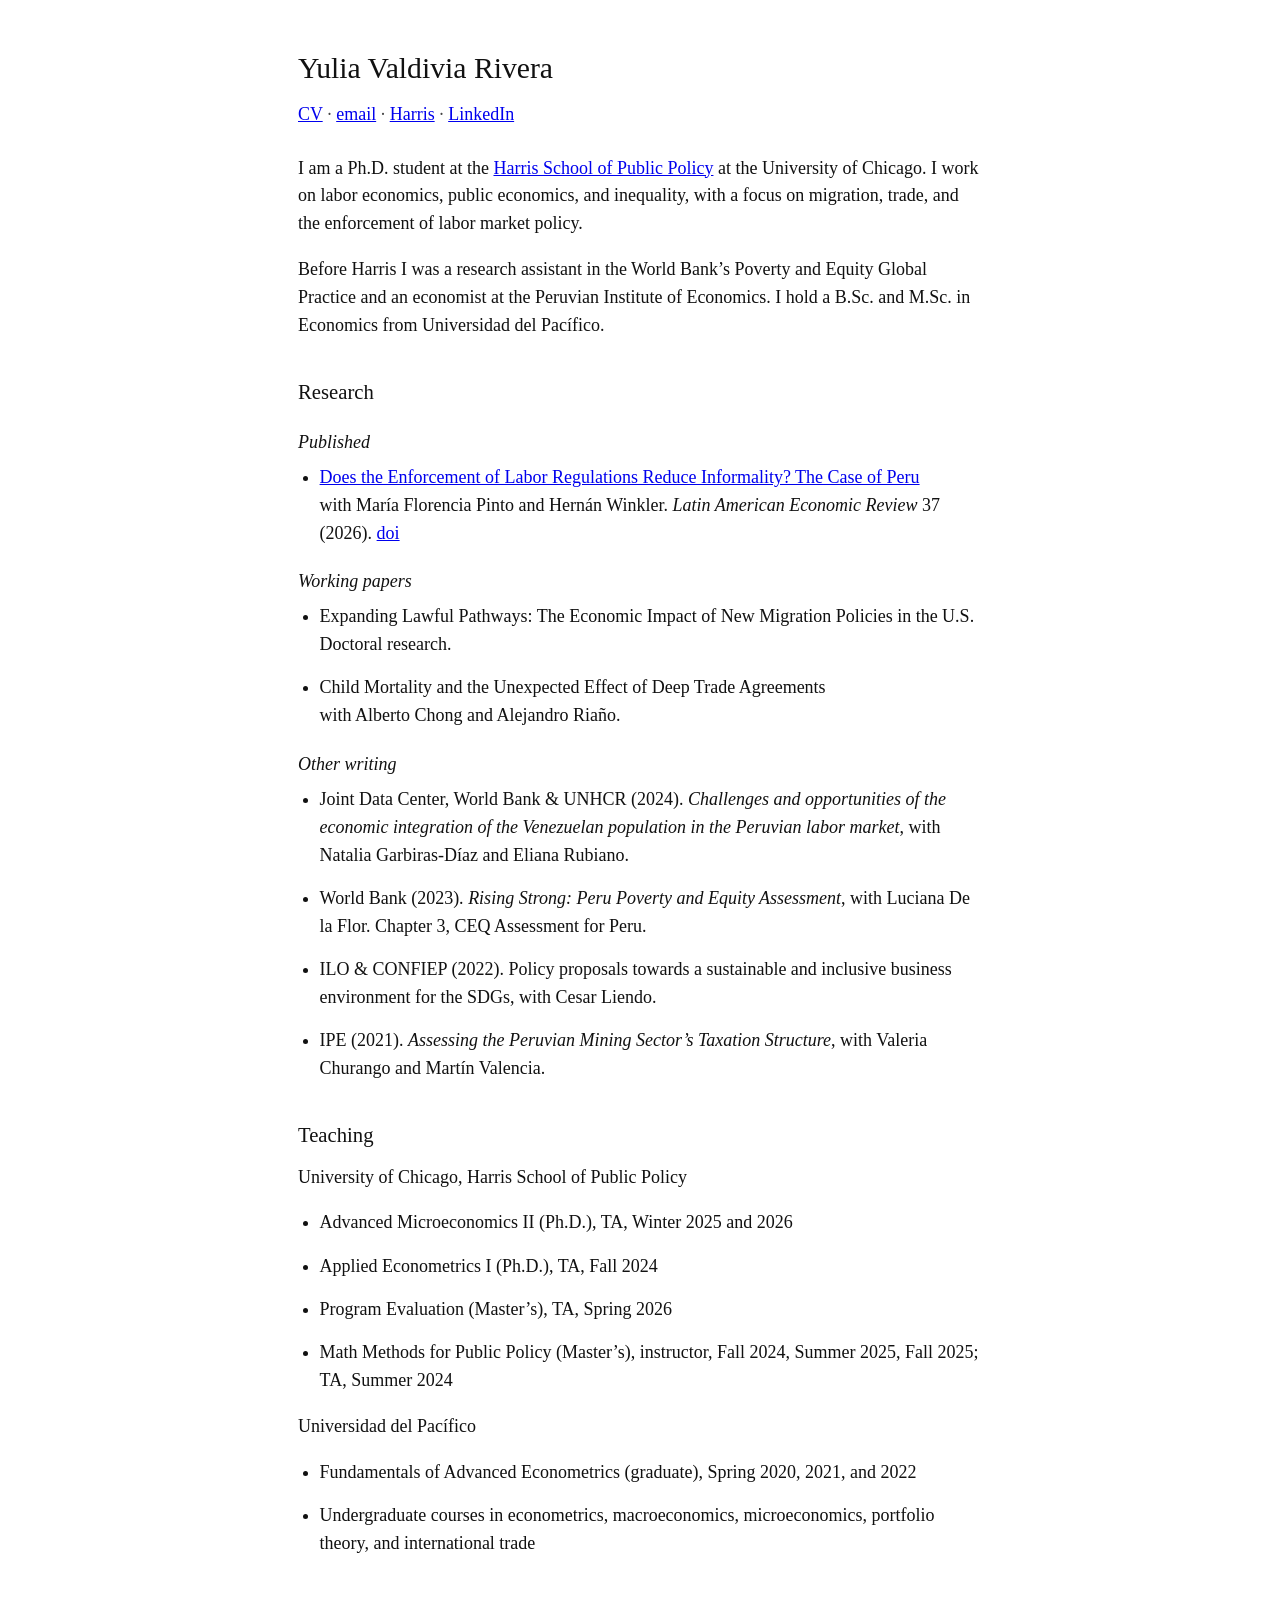
==== index.html @ 8ccee138 "Restyle the site as a plain academic page and cite the LAER paper. Co-authored-by: Cursor <cursorage" ====
<!DOCTYPE html>
<html lang="en">
  <head>
    <meta charset="utf-8" />
    <meta name="viewport" content="width=device-width, initial-scale=1" />
    <title>Yulia Valdivia Rivera</title>
    <meta
      name="description"
      content="Yulia Valdivia Rivera is a Ph.D. student at the Harris School of Public Policy, University of Chicago."
    />
    <link rel="stylesheet" href="styles.css" />
  </head>
  <body>
    <main>
      <h1>Yulia Valdivia Rivera</h1>
      <p class="links">
        <a href="cv.pdf">CV</a>
        ·
        <a href="mailto:yvaldiviarivera@uchicago.edu">email</a>
        ·
        <a href="https://harris.uchicago.edu/directory/yulia-daniela-valdivia-rivera">Harris</a>
        ·
        <a href="https://www.linkedin.com/in/yulia-valdivia-rivera">LinkedIn</a>
      </p>

      <p>
        I am a Ph.D. student at the
        <a href="https://harris.uchicago.edu/">Harris School of Public Policy</a>
        at the University of Chicago. I work on labor economics, public
        economics, and inequality, with a focus on migration, trade, and the
        enforcement of labor market policy.
      </p>
      <p>
        Before Harris I was a research assistant in the World Bank’s Poverty and
        Equity Global Practice and an economist at the Peruvian Institute of
        Economics. I hold a B.Sc. and M.Sc. in Economics from Universidad del
        Pacífico.
      </p>

      <h2>Research</h2>

      <h3>Published</h3>
      <ul>
        <li>
          <a href="https://www.latinaer.org/index.php/laer/article/view/567"
            >Does the Enforcement of Labor Regulations Reduce Informality? The
            Case of Peru</a>
          <br />
          with María Florencia Pinto and Hernán Winkler.
          <em>Latin American Economic Review</em> 37 (2026).
          <a href="https://doi.org/10.60758/laer.v37i.567">doi</a>
        </li>
      </ul>

      <h3>Working papers</h3>
      <ul>
        <li>
          Expanding Lawful Pathways: The Economic Impact of New Migration
          Policies in the U.S.
          <br />
          Doctoral research.
        </li>
        <li>
          Child Mortality and the Unexpected Effect of Deep Trade Agreements
          <br />
          with Alberto Chong and Alejandro Riaño.
        </li>
      </ul>

      <h3>Other writing</h3>
      <ul>
        <li>
          Joint Data Center, World Bank &amp; UNHCR (2024).
          <em
            >Challenges and opportunities of the economic integration of the
            Venezuelan population in the Peruvian labor market</em
          >, with Natalia Garbiras-Díaz and Eliana Rubiano.
        </li>
        <li>
          World Bank (2023).
          <em>Rising Strong: Peru Poverty and Equity Assessment</em>, with
          Luciana De la Flor. Chapter 3, CEQ Assessment for Peru.
        </li>
        <li>
          ILO &amp; CONFIEP (2022). Policy proposals towards a sustainable and
          inclusive business environment for the SDGs, with Cesar Liendo.
        </li>
        <li>
          IPE (2021).
          <em>Assessing the Peruvian Mining Sector’s Taxation Structure</em>,
          with Valeria Churango and Martín Valencia.
        </li>
      </ul>

      <h2>Teaching</h2>
      <p>University of Chicago, Harris School of Public Policy</p>
      <ul>
        <li>Advanced Microeconomics II (Ph.D.), TA, Winter 2025 and 2026</li>
        <li>Applied Econometrics I (Ph.D.), TA, Fall 2024</li>
        <li>Program Evaluation (Master’s), TA, Spring 2026</li>
        <li>
          Math Methods for Public Policy (Master’s), instructor, Fall 2024,
          Summer 2025, Fall 2025; TA, Summer 2024
        </li>
      </ul>
      <p>Universidad del Pacífico</p>
      <ul>
        <li>
          Fundamentals of Advanced Econometrics (graduate), Spring 2020, 2021,
          and 2022
        </li>
        <li>
          Undergraduate courses in econometrics, macroeconomics, microeconomics,
          portfolio theory, and international trade
        </li>
      </ul>
    </main>
  </body>
</html>
---- styles.css ----
body {
  margin: 0;
  color: #111;
  background: #fff;
  font-family: Palatino, "Palatino Linotype", "Times New Roman", Times, serif;
  font-size: 18px;
  line-height: 1.55;
}

main {
  max-width: 38em;
  margin: 2.5em auto 4em;
  padding: 0 1.25em;
}

h1 {
  margin: 0 0 0.35em;
  font-size: 1.65em;
  font-weight: normal;
}

h2 {
  margin: 1.75em 0 0.6em;
  font-size: 1.15em;
  font-weight: normal;
}

h3 {
  margin: 1.15em 0 0.4em;
  font-size: 1em;
  font-weight: normal;
  font-style: italic;
}

p {
  margin: 0 0 1em;
}

.links {
  margin: 0 0 1.4em;
  color: #444;
}

ul {
  margin: 0 0 1em;
  padding-left: 1.2em;
}

li {
  margin-bottom: 0.85em;
}

a {
  color: #00e;
}

a:visited {
  color: #551a8b;
}
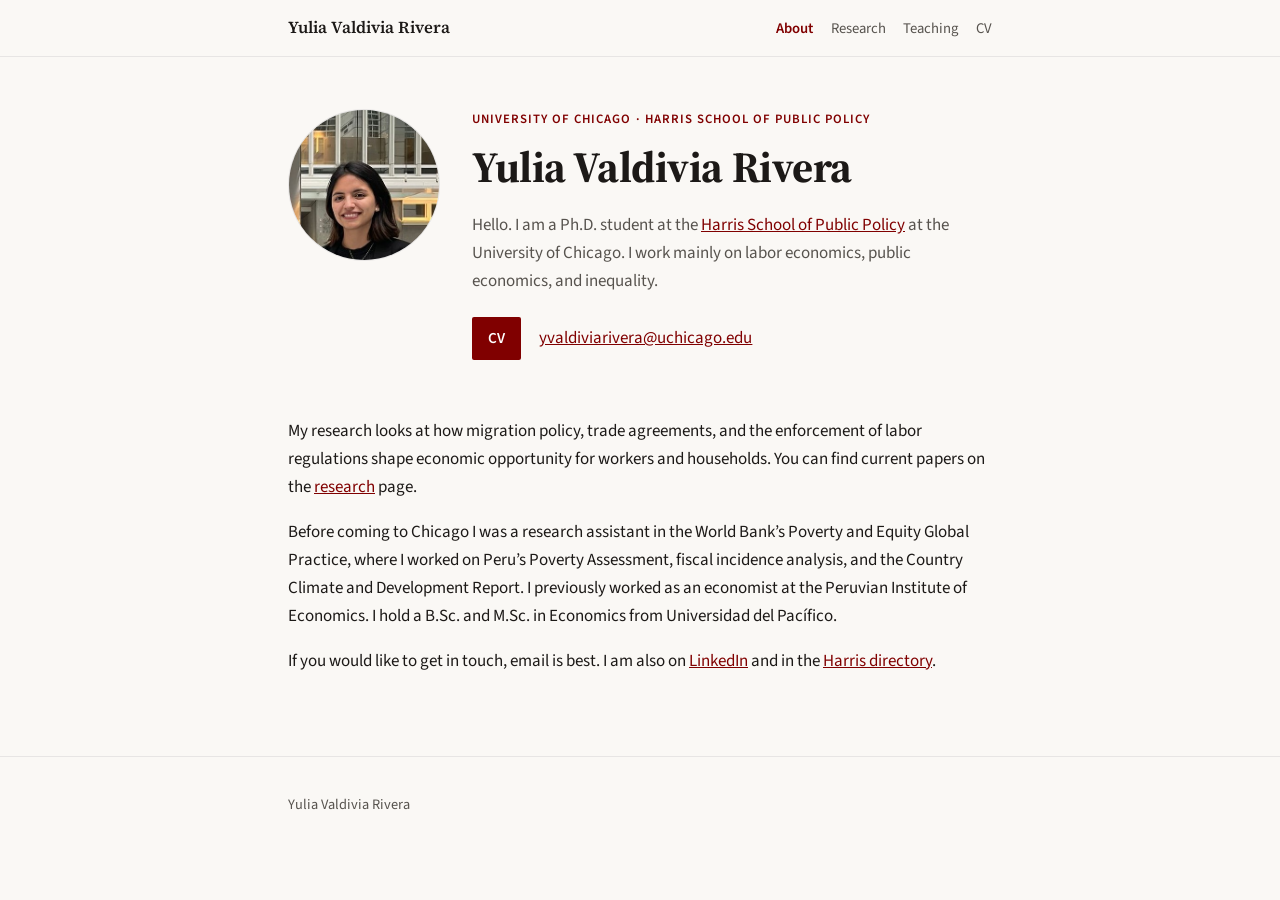
==== commit c20041de: "Restore warmer multipage layout with photo and shorter academic phrasing. Co-authored-by: Cursor <cu" ====
--- a/index.html
+++ b/index.html
@@ -8,112 +8,86 @@
       name="description"
       content="Yulia Valdivia Rivera is a Ph.D. student at the Harris School of Public Policy, University of Chicago."
     />
+    <link rel="preconnect" href="https://fonts.googleapis.com" />
+    <link rel="preconnect" href="https://fonts.gstatic.com" crossorigin />
+    <link
+      href="https://fonts.googleapis.com/css2?family=Source+Sans+3:ital,wght@0,400;0,600;0,700;1,400&family=Source+Serif+4:ital,opsz,wght@0,8..60,500;0,8..60,600;0,8..60,700;1,8..60,500&display=swap"
+      rel="stylesheet"
+    />
     <link rel="stylesheet" href="styles.css" />
   </head>
   <body>
+    <header class="site-header">
+      <div class="wrap header-inner">
+        <a class="wordmark" href="index.html">Yulia Valdivia Rivera</a>
+        <nav aria-label="Primary">
+          <a href="index.html" aria-current="page">About</a>
+          <a href="research.html">Research</a>
+          <a href="teaching.html">Teaching</a>
+          <a href="cv.pdf">CV</a>
+        </nav>
+      </div>
+    </header>
+
     <main>
-      <h1>Yulia Valdivia Rivera</h1>
-      <p class="links">
-        <a href="cv.pdf">CV</a>
-        ·
-        <a href="mailto:yvaldiviarivera@uchicago.edu">email</a>
-        ·
-        <a href="https://harris.uchicago.edu/directory/yulia-daniela-valdivia-rivera">Harris</a>
-        ·
-        <a href="https://www.linkedin.com/in/yulia-valdivia-rivera">LinkedIn</a>
-      </p>
+      <section class="hero">
+        <div class="wrap hero-grid">
+          <img
+            class="portrait"
+            src="photo.jpg"
+            alt="Portrait of Yulia Valdivia Rivera"
+            width="304"
+            height="304"
+          />
+          <div>
+            <p class="kicker">University of Chicago · Harris School of Public Policy</p>
+            <h1>Yulia Valdivia Rivera</h1>
+            <p class="lede">
+              Hello. I am a Ph.D. student at the
+              <a href="https://harris.uchicago.edu/">Harris School of Public Policy</a>
+              at the University of Chicago. I work mainly on labor economics,
+              public economics, and inequality.
+            </p>
+            <p class="hero-links">
+              <a class="button" href="cv.pdf">CV</a>
+              <a href="mailto:yvaldiviarivera@uchicago.edu">yvaldiviarivera@uchicago.edu</a>
+            </p>
+          </div>
+        </div>
+      </section>
 
-      <p>
-        I am a Ph.D. student at the
-        <a href="https://harris.uchicago.edu/">Harris School of Public Policy</a>
-        at the University of Chicago. I work on labor economics, public
-        economics, and inequality, with a focus on migration, trade, and the
-        enforcement of labor market policy.
-      </p>
-      <p>
-        Before Harris I was a research assistant in the World Bank’s Poverty and
-        Equity Global Practice and an economist at the Peruvian Institute of
-        Economics. I hold a B.Sc. and M.Sc. in Economics from Universidad del
-        Pacífico.
-      </p>
+      <section class="page tight-top">
+        <div class="wrap">
+          <p>
+            My research looks at how migration policy, trade agreements, and the
+            enforcement of labor regulations shape economic opportunity for
+            workers and households. You can find current papers on the
+            <a href="research.html">research</a> page.
+          </p>
+          <p>
+            Before coming to Chicago I was a research assistant in the World
+            Bank’s Poverty and Equity Global Practice, where I worked on Peru’s
+            Poverty Assessment, fiscal incidence analysis, and the Country
+            Climate and Development Report. I previously worked as an economist
+            at the Peruvian Institute of Economics. I hold a B.Sc. and M.Sc. in
+            Economics from Universidad del Pacífico.
+          </p>
+          <p>
+            If you would like to get in touch, email is best. I am also on
+            <a href="https://www.linkedin.com/in/yulia-valdivia-rivera">LinkedIn</a>
+            and in the
+            <a href="https://harris.uchicago.edu/directory/yulia-daniela-valdivia-rivera"
+              >Harris directory</a
+            >.
+          </p>
+        </div>
+      </section>
+    </main>
 
-      <h2>Research</h2>
-
-      <h3>Published</h3>
-      <ul>
-        <li>
-          <a href="https://www.latinaer.org/index.php/laer/article/view/567"
-            >Does the Enforcement of Labor Regulations Reduce Informality? The
-            Case of Peru</a>
-          <br />
-          with María Florencia Pinto and Hernán Winkler.
-          <em>Latin American Economic Review</em> 37 (2026).
-          <a href="https://doi.org/10.60758/laer.v37i.567">doi</a>
-        </li>
-      </ul>
-
-      <h3>Working papers</h3>
-      <ul>
-        <li>
-          Expanding Lawful Pathways: The Economic Impact of New Migration
-          Policies in the U.S.
-          <br />
-          Doctoral research.
-        </li>
-        <li>
-          Child Mortality and the Unexpected Effect of Deep Trade Agreements
-          <br />
-          with Alberto Chong and Alejandro Riaño.
-        </li>
-      </ul>
-
-      <h3>Other writing</h3>
-      <ul>
-        <li>
-          Joint Data Center, World Bank &amp; UNHCR (2024).
-          <em
-            >Challenges and opportunities of the economic integration of the
-            Venezuelan population in the Peruvian labor market</em
-          >, with Natalia Garbiras-Díaz and Eliana Rubiano.
-        </li>
-        <li>
-          World Bank (2023).
-          <em>Rising Strong: Peru Poverty and Equity Assessment</em>, with
-          Luciana De la Flor. Chapter 3, CEQ Assessment for Peru.
-        </li>
-        <li>
-          ILO &amp; CONFIEP (2022). Policy proposals towards a sustainable and
-          inclusive business environment for the SDGs, with Cesar Liendo.
-        </li>
-        <li>
-          IPE (2021).
-          <em>Assessing the Peruvian Mining Sector’s Taxation Structure</em>,
-          with Valeria Churango and Martín Valencia.
-        </li>
-      </ul>
-
-      <h2>Teaching</h2>
-      <p>University of Chicago, Harris School of Public Policy</p>
-      <ul>
-        <li>Advanced Microeconomics II (Ph.D.), TA, Winter 2025 and 2026</li>
-        <li>Applied Econometrics I (Ph.D.), TA, Fall 2024</li>
-        <li>Program Evaluation (Master’s), TA, Spring 2026</li>
-        <li>
-          Math Methods for Public Policy (Master’s), instructor, Fall 2024,
-          Summer 2025, Fall 2025; TA, Summer 2024
-        </li>
-      </ul>
-      <p>Universidad del Pacífico</p>
-      <ul>
-        <li>
-          Fundamentals of Advanced Econometrics (graduate), Spring 2020, 2021,
-          and 2022
-        </li>
-        <li>
-          Undergraduate courses in econometrics, macroeconomics, microeconomics,
-          portfolio theory, and international trade
-        </li>
-      </ul>
-    </main>
+    <footer>
+      <div class="wrap">
+        <p>Yulia Valdivia Rivera</p>
+      </div>
+    </footer>
   </body>
 </html>
--- a/styles.css
+++ b/styles.css
@@ -1,59 +1,241 @@
+:root {
+  --maroon: #800000;
+  --maroon-dark: #5c0000;
+  --ink: #1c1917;
+  --muted: #57534e;
+  --line: #e7e5e4;
+  --paper: #faf8f5;
+  --white: #ffffff;
+  --max: 44rem;
+}
+
+* {
+  box-sizing: border-box;
+}
+
+html {
+  scroll-behavior: smooth;
+}
+
 body {
   margin: 0;
-  color: #111;
-  background: #fff;
-  font-family: Palatino, "Palatino Linotype", "Times New Roman", Times, serif;
-  font-size: 18px;
-  line-height: 1.55;
-}
-
-main {
-  max-width: 38em;
-  margin: 2.5em auto 4em;
-  padding: 0 1.25em;
+  color: var(--ink);
+  background: var(--paper);
+  font-family: "Source Sans 3", system-ui, sans-serif;
+  font-size: 1.0625rem;
+  line-height: 1.65;
+}
+
+h1,
+h2,
+h3,
+h4 {
+  font-family: "Source Serif 4", Georgia, serif;
+  font-weight: 600;
+  line-height: 1.25;
+  letter-spacing: -0.01em;
+}
+
+a {
+  color: var(--maroon);
+}
+
+a:hover {
+  color: var(--maroon-dark);
+}
+
+.wrap {
+  width: min(var(--max), calc(100% - 2.5rem));
+  margin-inline: auto;
+}
+
+.site-header {
+  position: sticky;
+  top: 0;
+  z-index: 10;
+  background: rgba(250, 248, 245, 0.92);
+  border-bottom: 1px solid var(--line);
+  backdrop-filter: blur(10px);
+}
+
+.header-inner {
+  display: flex;
+  align-items: baseline;
+  justify-content: space-between;
+  gap: 1rem;
+  padding: 0.9rem 0;
+}
+
+.wordmark {
+  color: var(--ink);
+  text-decoration: none;
+  font-family: "Source Serif 4", Georgia, serif;
+  font-weight: 600;
+  font-size: 1.05rem;
+}
+
+nav {
+  display: flex;
+  flex-wrap: wrap;
+  gap: 0.85rem 1.1rem;
+  font-size: 0.92rem;
+}
+
+nav a {
+  color: var(--muted);
+  text-decoration: none;
+}
+
+nav a:hover,
+nav a[aria-current="page"] {
+  color: var(--maroon);
+}
+
+nav a[aria-current="page"] {
+  font-weight: 600;
+}
+
+.page {
+  padding: 3rem 0 4rem;
+}
+
+.page.tight-top {
+  padding-top: 0;
+}
+
+.hero {
+  padding: 3.25rem 0 2.5rem;
+}
+
+.hero-grid {
+  display: grid;
+  grid-template-columns: 9.5rem 1fr;
+  gap: 1.75rem 2rem;
+  align-items: start;
+}
+
+.portrait {
+  width: 9.5rem;
+  height: 9.5rem;
+  object-fit: cover;
+  object-position: center top;
+  border-radius: 50%;
+  border: 1px solid var(--line);
+  background: var(--white);
+}
+
+.kicker {
+  margin: 0 0 0.6rem;
+  color: var(--maroon);
+  font-size: 0.8rem;
+  font-weight: 600;
+  letter-spacing: 0.08em;
+  text-transform: uppercase;
 }
 
 h1 {
-  margin: 0 0 0.35em;
-  font-size: 1.65em;
-  font-weight: normal;
+  margin: 0 0 0.85rem;
+  font-size: clamp(2rem, 4.5vw, 2.7rem);
+  font-weight: 700;
 }
 
 h2 {
-  margin: 1.75em 0 0.6em;
-  font-size: 1.15em;
-  font-weight: normal;
+  margin: 0 0 1rem;
+  font-size: 1.55rem;
 }
 
 h3 {
-  margin: 1.15em 0 0.4em;
-  font-size: 1em;
-  font-weight: normal;
+  margin: 2rem 0 0.85rem;
+  font-size: 1.1rem;
+  color: var(--maroon-dark);
+}
+
+.lede,
+.muted {
+  color: var(--muted);
+}
+
+.hero-links {
+  display: flex;
+  flex-wrap: wrap;
+  align-items: center;
+  gap: 0.85rem 1.15rem;
+  margin: 1.35rem 0 0;
+}
+
+.button {
+  display: inline-block;
+  padding: 0.55rem 1rem;
+  border-radius: 2px;
+  background: var(--maroon);
+  color: var(--white);
+  text-decoration: none;
+  font-weight: 600;
+  font-size: 0.95rem;
+}
+
+.button:hover {
+  background: var(--maroon-dark);
+  color: var(--white);
+}
+
+.paper {
+  margin-bottom: 1.5rem;
+}
+
+.paper h3 {
+  margin: 0 0 0.25rem;
+  color: var(--ink);
+  font-size: 1.12rem;
+}
+
+.meta {
+  margin: 0 0 0.45rem;
+  color: var(--muted);
   font-style: italic;
 }
 
-p {
-  margin: 0 0 1em;
-}
-
-.links {
-  margin: 0 0 1.4em;
-  color: #444;
-}
-
-ul {
-  margin: 0 0 1em;
-  padding-left: 1.2em;
-}
-
-li {
-  margin-bottom: 0.85em;
-}
-
-a {
-  color: #00e;
-}
-
-a:visited {
-  color: #551a8b;
-}
+.note {
+  color: var(--muted);
+  font-size: 0.95rem;
+}
+
+.plain,
+.pub-list {
+  margin: 0;
+  padding-left: 1.15rem;
+}
+
+.plain li,
+.pub-list li {
+  margin-bottom: 0.65rem;
+}
+
+.section-intro {
+  margin: 1.25rem 0 0.4rem;
+  font-weight: 600;
+}
+
+footer {
+  padding: 1.35rem 0 2rem;
+  border-top: 1px solid var(--line);
+  color: var(--muted);
+  font-size: 0.9rem;
+}
+
+@media (max-width: 640px) {
+  .header-inner {
+    flex-direction: column;
+    gap: 0.5rem;
+  }
+
+  .hero-grid {
+    grid-template-columns: 1fr;
+    justify-items: start;
+  }
+
+  .portrait {
+    width: 8.25rem;
+    height: 8.25rem;
+  }
+}
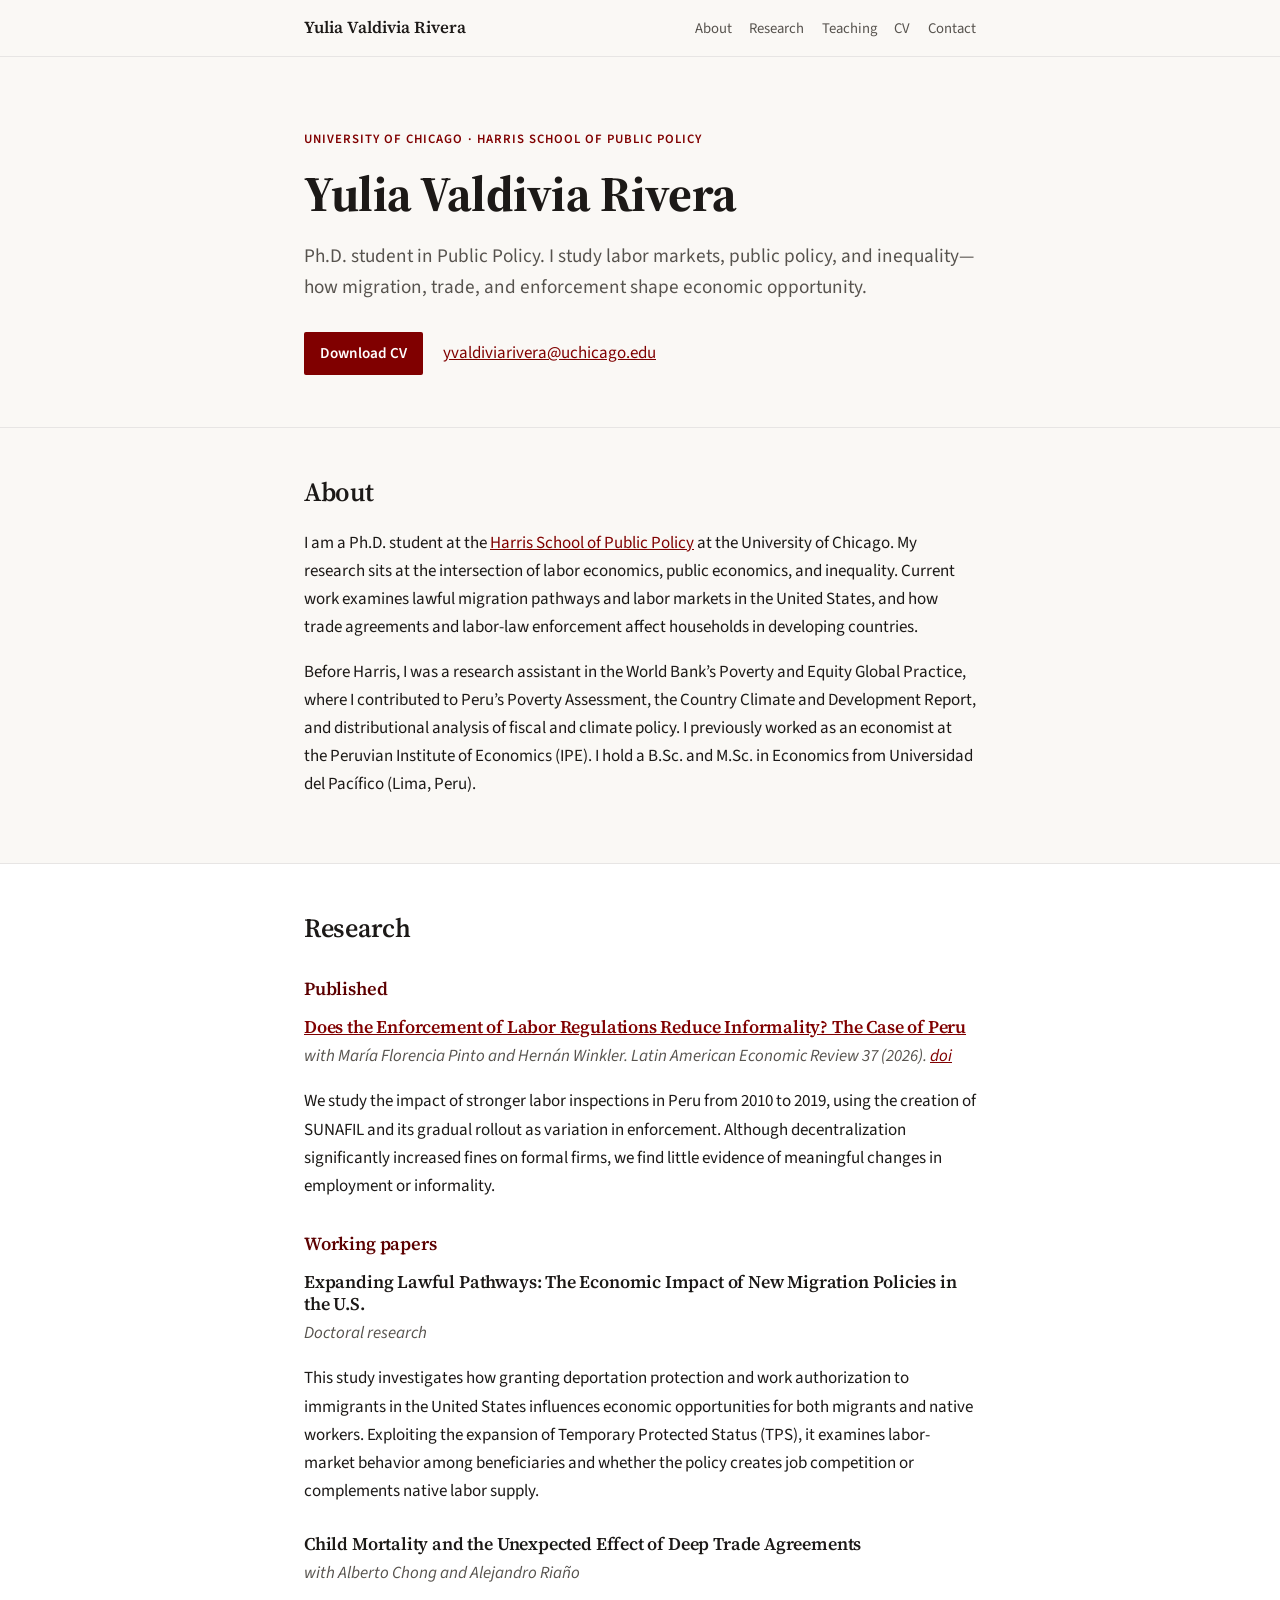
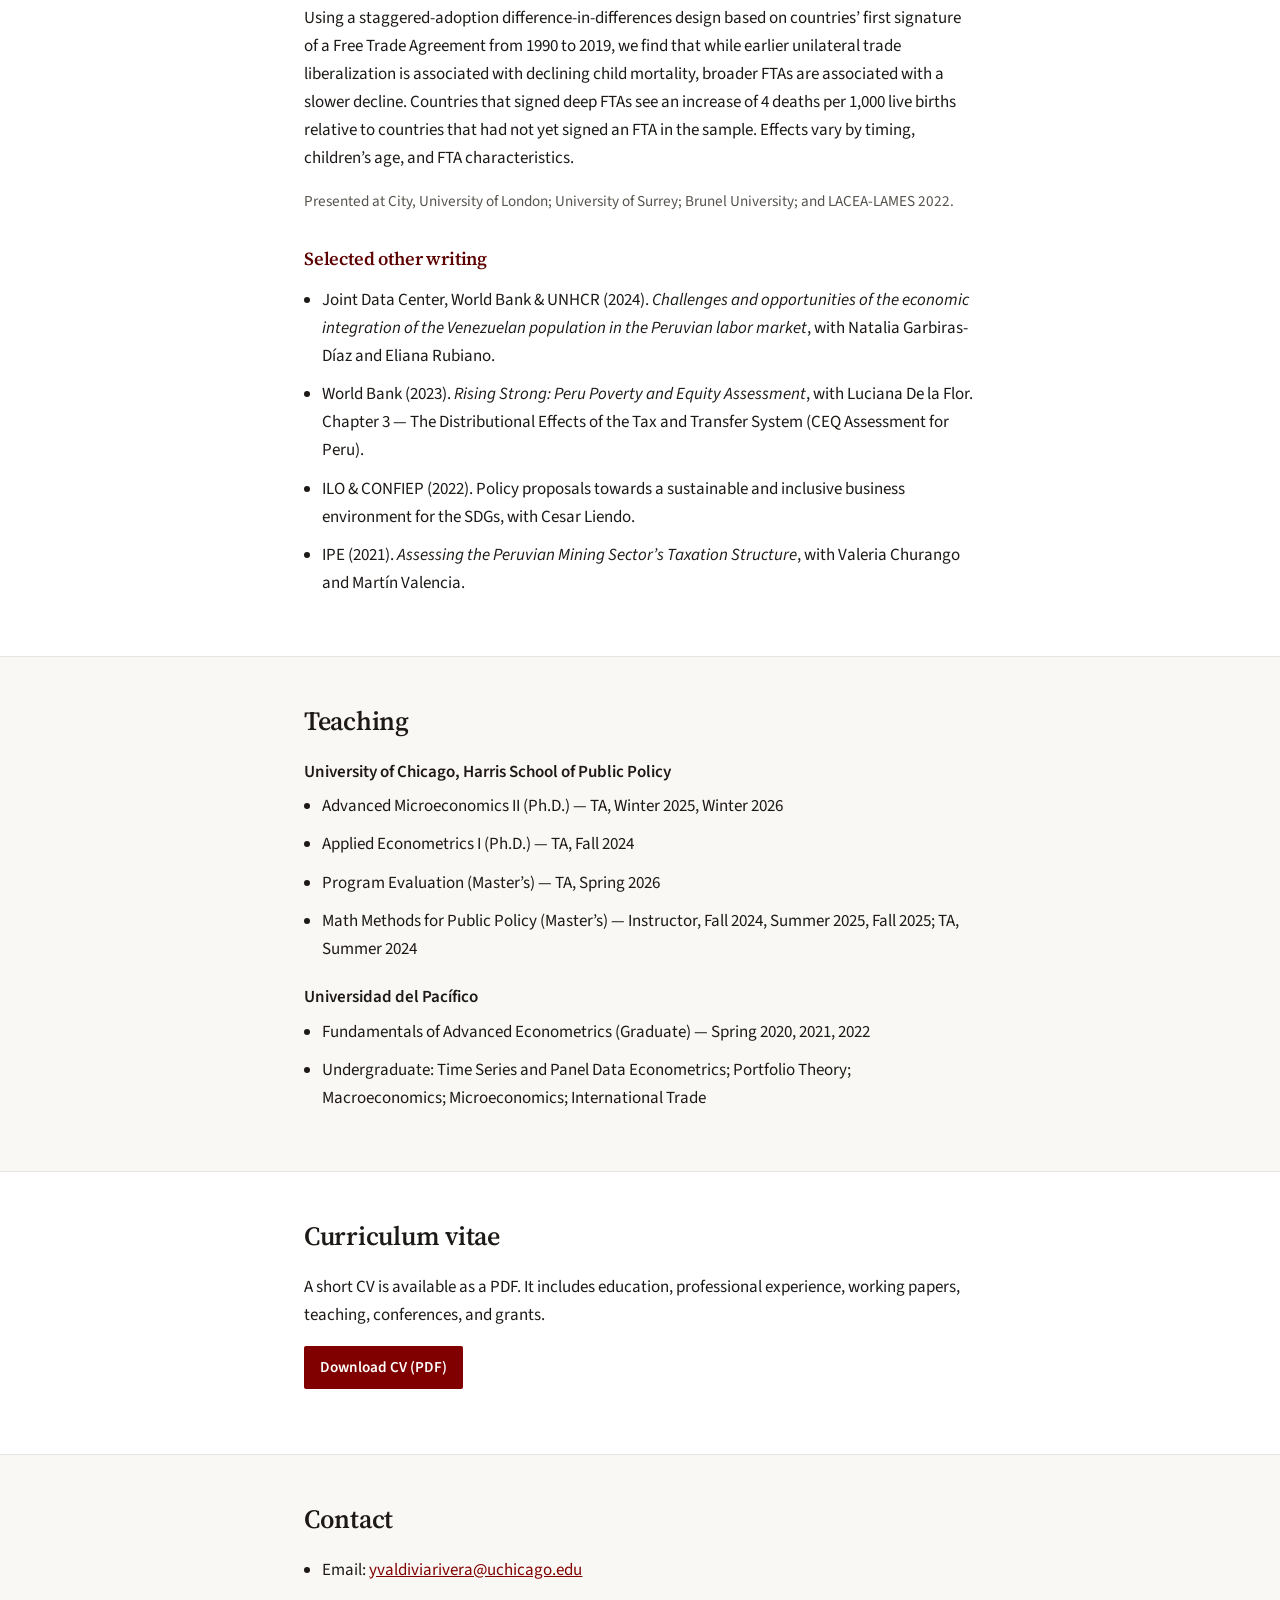
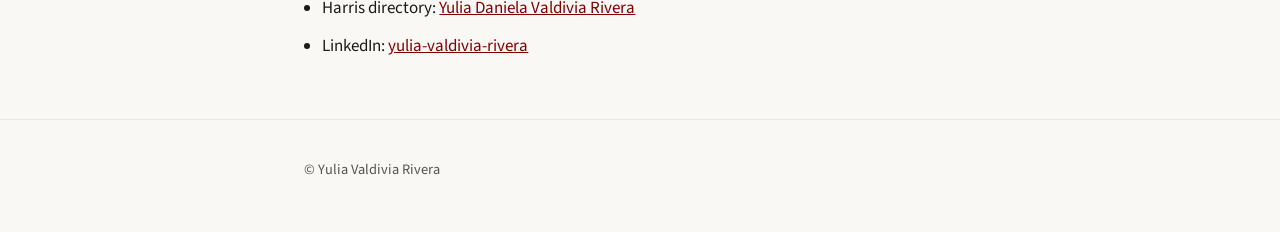
==== commit d34245d9: "Restore the original single-page site and drop the circular photo layout. Co-authored-by: Cursor <cu" ====
--- a/index.html
+++ b/index.html
@@ -6,7 +6,7 @@
     <title>Yulia Valdivia Rivera</title>
     <meta
       name="description"
-      content="Yulia Valdivia Rivera is a Ph.D. student at the Harris School of Public Policy, University of Chicago."
+      content="Yulia Valdivia Rivera is a Ph.D. student at the Harris School of Public Policy, University of Chicago. Research in labor economics, public economics, and inequality."
     />
     <link rel="preconnect" href="https://fonts.googleapis.com" />
     <link rel="preconnect" href="https://fonts.gstatic.com" crossorigin />
@@ -19,74 +19,204 @@
   <body>
     <header class="site-header">
       <div class="wrap header-inner">
-        <a class="wordmark" href="index.html">Yulia Valdivia Rivera</a>
+        <a class="wordmark" href="#top">Yulia Valdivia Rivera</a>
         <nav aria-label="Primary">
-          <a href="index.html" aria-current="page">About</a>
-          <a href="research.html">Research</a>
-          <a href="teaching.html">Teaching</a>
-          <a href="cv.pdf">CV</a>
+          <a href="#about">About</a>
+          <a href="#research">Research</a>
+          <a href="#teaching">Teaching</a>
+          <a href="#cv">CV</a>
+          <a href="#contact">Contact</a>
         </nav>
       </div>
     </header>
 
-    <main>
+    <main id="top">
       <section class="hero">
-        <div class="wrap hero-grid">
-          <img
-            class="portrait"
-            src="photo.jpg"
-            alt="Portrait of Yulia Valdivia Rivera"
-            width="304"
-            height="304"
-          />
-          <div>
-            <p class="kicker">University of Chicago · Harris School of Public Policy</p>
-            <h1>Yulia Valdivia Rivera</h1>
-            <p class="lede">
-              Hello. I am a Ph.D. student at the
-              <a href="https://harris.uchicago.edu/">Harris School of Public Policy</a>
-              at the University of Chicago. I work mainly on labor economics,
-              public economics, and inequality.
-            </p>
-            <p class="hero-links">
-              <a class="button" href="cv.pdf">CV</a>
+        <div class="wrap hero-inner">
+          <p class="kicker">University of Chicago · Harris School of Public Policy</p>
+          <h1>Yulia Valdivia Rivera</h1>
+          <p class="lede">
+            Ph.D. student in Public Policy. I study labor markets, public policy,
+            and inequality—how migration, trade, and enforcement shape economic
+            opportunity.
+          </p>
+          <p class="hero-links">
+            <a class="button" href="cv.pdf">Download CV</a>
+            <a href="mailto:yvaldiviarivera@uchicago.edu">yvaldiviarivera@uchicago.edu</a>
+          </p>
+        </div>
+      </section>
+
+      <section id="about">
+        <div class="wrap">
+          <h2>About</h2>
+          <p>
+            I am a Ph.D. student at the
+            <a href="https://harris.uchicago.edu/">Harris School of Public Policy</a>
+            at the University of Chicago. My research sits at the intersection of
+            labor economics, public economics, and inequality. Current work
+            examines lawful migration pathways and labor markets in the United
+            States, and how trade agreements and labor-law enforcement affect
+            households in developing countries.
+          </p>
+          <p>
+            Before Harris, I was a research assistant in the World Bank’s Poverty
+            and Equity Global Practice, where I contributed to Peru’s Poverty
+            Assessment, the Country Climate and Development Report, and
+            distributional analysis of fiscal and climate policy. I previously
+            worked as an economist at the Peruvian Institute of Economics (IPE).
+            I hold a B.Sc. and M.Sc. in Economics from Universidad del Pacífico
+            (Lima, Peru).
+          </p>
+        </div>
+      </section>
+
+      <section id="research" class="alt">
+        <div class="wrap">
+          <h2>Research</h2>
+          <h3>Published</h3>
+
+          <article class="paper">
+            <h4>
+              <a href="https://www.latinaer.org/index.php/laer/article/view/567"
+                >Does the Enforcement of Labor Regulations Reduce Informality? The
+                Case of Peru</a
+              >
+            </h4>
+            <p class="meta">
+              with María Florencia Pinto and Hernán Winkler.
+              <em>Latin American Economic Review</em> 37 (2026).
+              <a href="https://doi.org/10.60758/laer.v37i.567">doi</a>
+            </p>
+            <p>
+              We study the impact of stronger labor inspections in Peru from 2010 to
+              2019, using the creation of SUNAFIL and its gradual rollout as variation
+              in enforcement. Although decentralization significantly increased fines
+              on formal firms, we find little evidence of meaningful changes in
+              employment or informality.
+            </p>
+          </article>
+
+          <h3>Working papers</h3>
+
+          <article class="paper">
+            <h4>Expanding Lawful Pathways: The Economic Impact of New Migration Policies in the U.S.</h4>
+            <p class="meta">Doctoral research</p>
+            <p>
+              This study investigates how granting deportation protection and work
+              authorization to immigrants in the United States influences economic
+              opportunities for both migrants and native workers. Exploiting the
+              expansion of Temporary Protected Status (TPS), it examines labor-market
+              behavior among beneficiaries and whether the policy creates job
+              competition or complements native labor supply.
+            </p>
+          </article>
+
+          <article class="paper">
+            <h4>Child Mortality and the Unexpected Effect of Deep Trade Agreements</h4>
+            <p class="meta">with Alberto Chong and Alejandro Riaño</p>
+            <p>
+              Using a staggered-adoption difference-in-differences design based on
+              countries’ first signature of a Free Trade Agreement from 1990 to 2019,
+              we find that while earlier unilateral trade liberalization is associated
+              with declining child mortality, broader FTAs are associated with a
+              slower decline. Countries that signed deep FTAs see an increase of 4
+              deaths per 1,000 live births relative to countries that had not yet
+              signed an FTA in the sample. Effects vary by timing, children’s age,
+              and FTA characteristics.
+            </p>
+            <p class="note">
+              Presented at City, University of London; University of Surrey; Brunel
+              University; and LACEA-LAMES 2022.
+            </p>
+          </article>
+
+          <h3>Selected other writing</h3>
+          <ul class="pub-list">
+            <li>
+              Joint Data Center, World Bank &amp; UNHCR (2024).
+              <em>Challenges and opportunities of the economic integration of the Venezuelan population in the Peruvian labor market</em>,
+              with Natalia Garbiras-Díaz and Eliana Rubiano.
+            </li>
+            <li>
+              World Bank (2023).
+              <em>Rising Strong: Peru Poverty and Equity Assessment</em>,
+              with Luciana De la Flor. Chapter 3 — The Distributional Effects of the
+              Tax and Transfer System (CEQ Assessment for Peru).
+            </li>
+            <li>
+              ILO &amp; CONFIEP (2022). Policy proposals towards a sustainable and
+              inclusive business environment for the SDGs, with Cesar Liendo.
+            </li>
+            <li>
+              IPE (2021).
+              <em>Assessing the Peruvian Mining Sector’s Taxation Structure</em>,
+              with Valeria Churango and Martín Valencia.
+            </li>
+          </ul>
+        </div>
+      </section>
+
+      <section id="teaching">
+        <div class="wrap">
+          <h2>Teaching</h2>
+          <p class="section-intro">University of Chicago, Harris School of Public Policy</p>
+          <ul class="plain">
+            <li>Advanced Microeconomics II (Ph.D.) — TA, Winter 2025, Winter 2026</li>
+            <li>Applied Econometrics I (Ph.D.) — TA, Fall 2024</li>
+            <li>Program Evaluation (Master’s) — TA, Spring 2026</li>
+            <li>
+              Math Methods for Public Policy (Master’s) — Instructor, Fall 2024,
+              Summer 2025, Fall 2025; TA, Summer 2024
+            </li>
+          </ul>
+          <p class="section-intro">Universidad del Pacífico</p>
+          <ul class="plain">
+            <li>Fundamentals of Advanced Econometrics (Graduate) — Spring 2020, 2021, 2022</li>
+            <li>
+              Undergraduate: Time Series and Panel Data Econometrics; Portfolio
+              Theory; Macroeconomics; Microeconomics; International Trade
+            </li>
+          </ul>
+        </div>
+      </section>
+
+      <section id="cv" class="alt">
+        <div class="wrap">
+          <h2>Curriculum vitae</h2>
+          <p>
+            A short CV is available as a PDF. It includes education, professional
+            experience, working papers, teaching, conferences, and grants.
+          </p>
+          <p><a class="button" href="cv.pdf">Download CV (PDF)</a></p>
+        </div>
+      </section>
+
+      <section id="contact">
+        <div class="wrap">
+          <h2>Contact</h2>
+          <ul class="contact">
+            <li>
+              Email:
               <a href="mailto:yvaldiviarivera@uchicago.edu">yvaldiviarivera@uchicago.edu</a>
-            </p>
-          </div>
-        </div>
-      </section>
-
-      <section class="page tight-top">
-        <div class="wrap">
-          <p>
-            My research looks at how migration policy, trade agreements, and the
-            enforcement of labor regulations shape economic opportunity for
-            workers and households. You can find current papers on the
-            <a href="research.html">research</a> page.
-          </p>
-          <p>
-            Before coming to Chicago I was a research assistant in the World
-            Bank’s Poverty and Equity Global Practice, where I worked on Peru’s
-            Poverty Assessment, fiscal incidence analysis, and the Country
-            Climate and Development Report. I previously worked as an economist
-            at the Peruvian Institute of Economics. I hold a B.Sc. and M.Sc. in
-            Economics from Universidad del Pacífico.
-          </p>
-          <p>
-            If you would like to get in touch, email is best. I am also on
-            <a href="https://www.linkedin.com/in/yulia-valdivia-rivera">LinkedIn</a>
-            and in the
-            <a href="https://harris.uchicago.edu/directory/yulia-daniela-valdivia-rivera"
-              >Harris directory</a
-            >.
-          </p>
+            </li>
+            <li>
+              Harris directory:
+              <a href="https://harris.uchicago.edu/directory/yulia-daniela-valdivia-rivera"
+                >Yulia Daniela Valdivia Rivera</a>
+            </li>
+            <li>
+              LinkedIn:
+              <a href="https://www.linkedin.com/in/yulia-valdivia-rivera">yulia-valdivia-rivera</a>
+            </li>
+          </ul>
         </div>
       </section>
     </main>
 
     <footer>
       <div class="wrap">
-        <p>Yulia Valdivia Rivera</p>
+        <p>© Yulia Valdivia Rivera</p>
       </div>
     </footer>
   </body>
--- a/styles.css
+++ b/styles.css
@@ -6,7 +6,7 @@
   --line: #e7e5e4;
   --paper: #faf8f5;
   --white: #ffffff;
-  --max: 44rem;
+  --max: 42rem;
 }
 
 * {
@@ -86,46 +86,17 @@
   text-decoration: none;
 }
 
-nav a:hover,
-nav a[aria-current="page"] {
+nav a:hover {
   color: var(--maroon);
 }
 
-nav a[aria-current="page"] {
-  font-weight: 600;
-}
-
-.page {
-  padding: 3rem 0 4rem;
-}
-
-.page.tight-top {
-  padding-top: 0;
-}
-
 .hero {
-  padding: 3.25rem 0 2.5rem;
-}
-
-.hero-grid {
-  display: grid;
-  grid-template-columns: 9.5rem 1fr;
-  gap: 1.75rem 2rem;
-  align-items: start;
-}
-
-.portrait {
-  width: 9.5rem;
-  height: 9.5rem;
-  object-fit: cover;
-  object-position: center top;
-  border-radius: 50%;
-  border: 1px solid var(--line);
-  background: var(--white);
+  padding: 4.5rem 0 3.25rem;
+  border-bottom: 1px solid var(--line);
 }
 
 .kicker {
-  margin: 0 0 0.6rem;
+  margin: 0 0 0.75rem;
   color: var(--maroon);
   font-size: 0.8rem;
   font-weight: 600;
@@ -134,33 +105,23 @@
 }
 
 h1 {
-  margin: 0 0 0.85rem;
-  font-size: clamp(2rem, 4.5vw, 2.7rem);
+  margin: 0 0 1rem;
+  font-size: clamp(2.1rem, 5vw, 3.1rem);
   font-weight: 700;
 }
 
-h2 {
-  margin: 0 0 1rem;
-  font-size: 1.55rem;
-}
-
-h3 {
-  margin: 2rem 0 0.85rem;
-  font-size: 1.1rem;
-  color: var(--maroon-dark);
-}
-
-.lede,
-.muted {
-  color: var(--muted);
+.lede {
+  margin: 0 0 1.75rem;
+  color: var(--muted);
+  font-size: 1.2rem;
 }
 
 .hero-links {
   display: flex;
   flex-wrap: wrap;
   align-items: center;
-  gap: 0.85rem 1.15rem;
-  margin: 1.35rem 0 0;
+  gap: 1rem 1.25rem;
+  margin: 0;
 }
 
 .button {
@@ -179,18 +140,37 @@
   color: var(--white);
 }
 
+section {
+  padding: 3rem 0;
+}
+
+section.alt {
+  background: var(--white);
+  border-block: 1px solid var(--line);
+}
+
+h2 {
+  margin: 0 0 1.25rem;
+  font-size: 1.65rem;
+}
+
+h3 {
+  margin: 2rem 0 1rem;
+  font-size: 1.15rem;
+  color: var(--maroon-dark);
+}
+
 .paper {
-  margin-bottom: 1.5rem;
-}
-
-.paper h3 {
+  margin-bottom: 1.75rem;
+}
+
+.paper h4 {
   margin: 0 0 0.25rem;
-  color: var(--ink);
   font-size: 1.12rem;
 }
 
 .meta {
-  margin: 0 0 0.45rem;
+  margin: 0 0 0.5rem;
   color: var(--muted);
   font-style: italic;
 }
@@ -200,14 +180,16 @@
   font-size: 0.95rem;
 }
 
+.pub-list,
 .plain,
-.pub-list {
+.contact {
   margin: 0;
   padding-left: 1.15rem;
 }
 
+.pub-list li,
 .plain li,
-.pub-list li {
+.contact li {
   margin-bottom: 0.65rem;
 }
 
@@ -217,7 +199,7 @@
 }
 
 footer {
-  padding: 1.35rem 0 2rem;
+  padding: 1.5rem 0 2.25rem;
   border-top: 1px solid var(--line);
   color: var(--muted);
   font-size: 0.9rem;
@@ -229,13 +211,7 @@
     gap: 0.5rem;
   }
 
-  .hero-grid {
-    grid-template-columns: 1fr;
-    justify-items: start;
+  .hero {
+    padding-top: 2.5rem;
   }
-
-  .portrait {
-    width: 8.25rem;
-    height: 8.25rem;
-  }
-}
+}
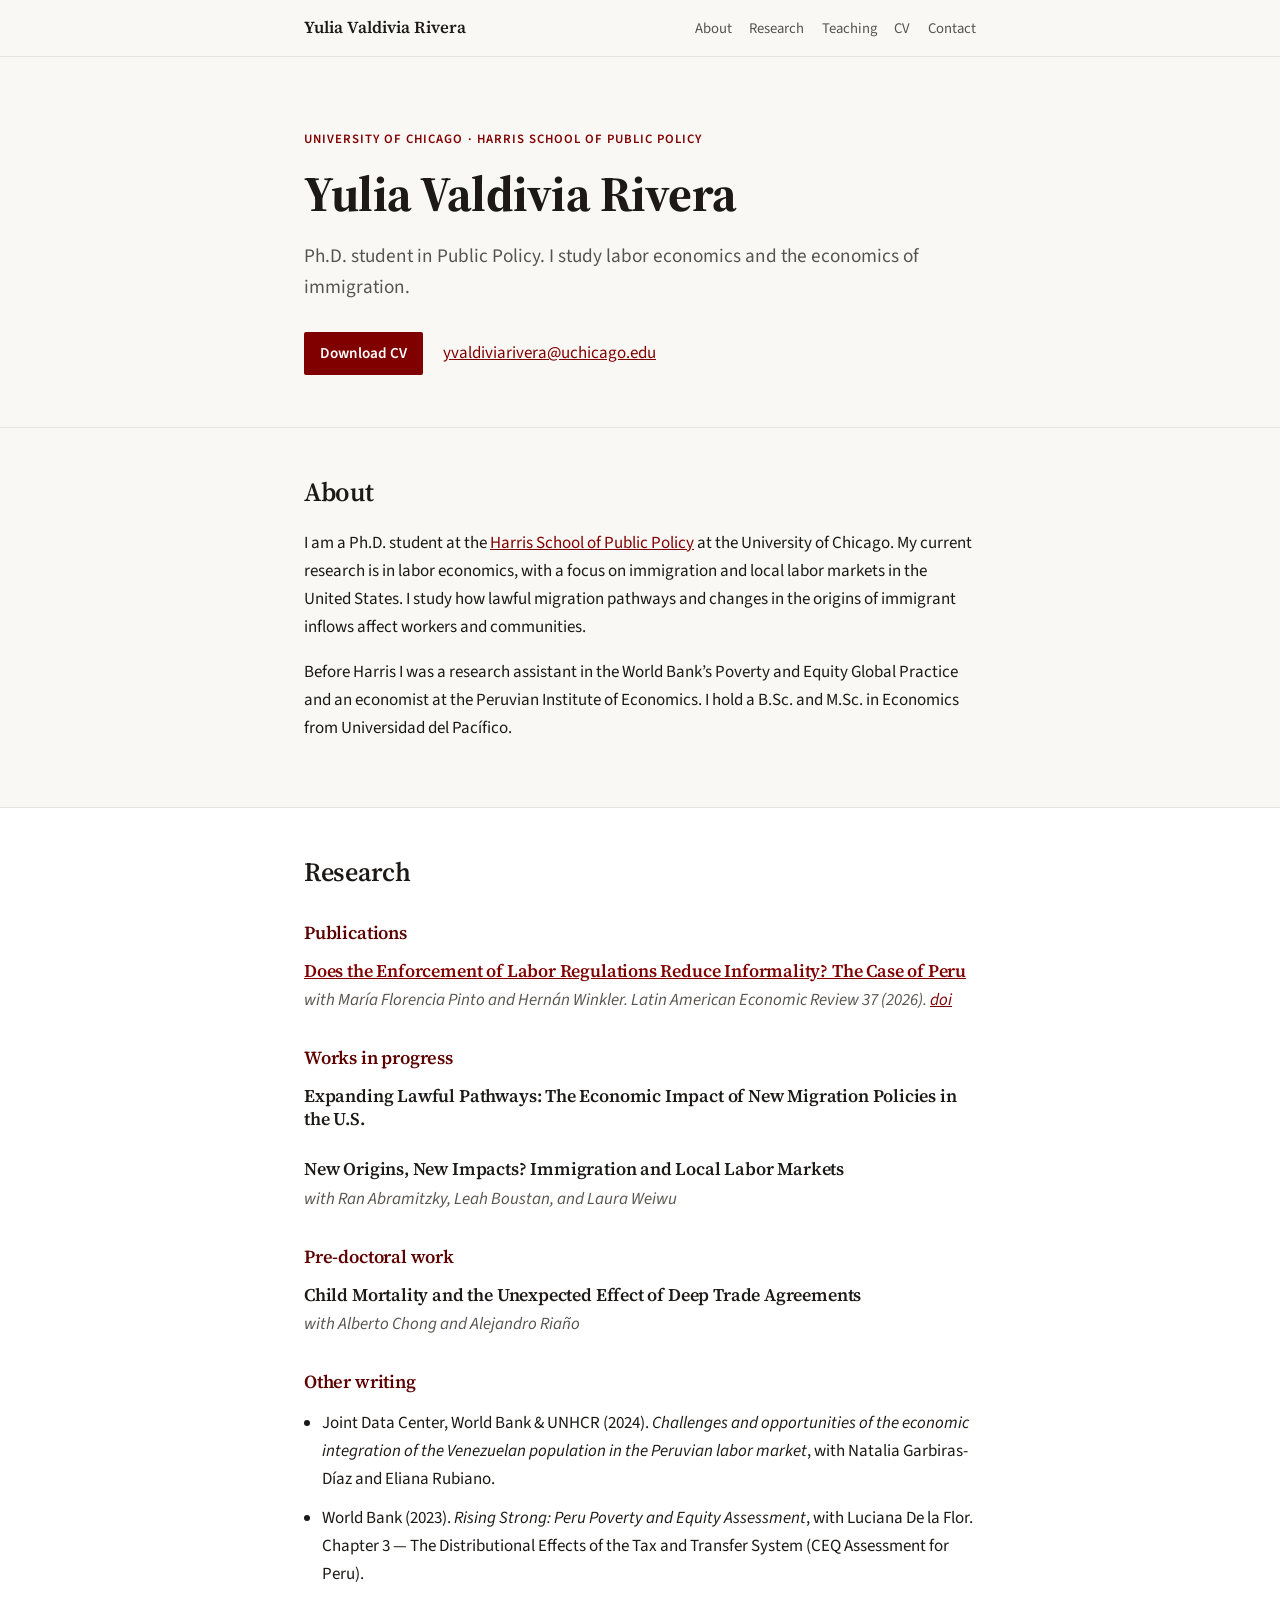
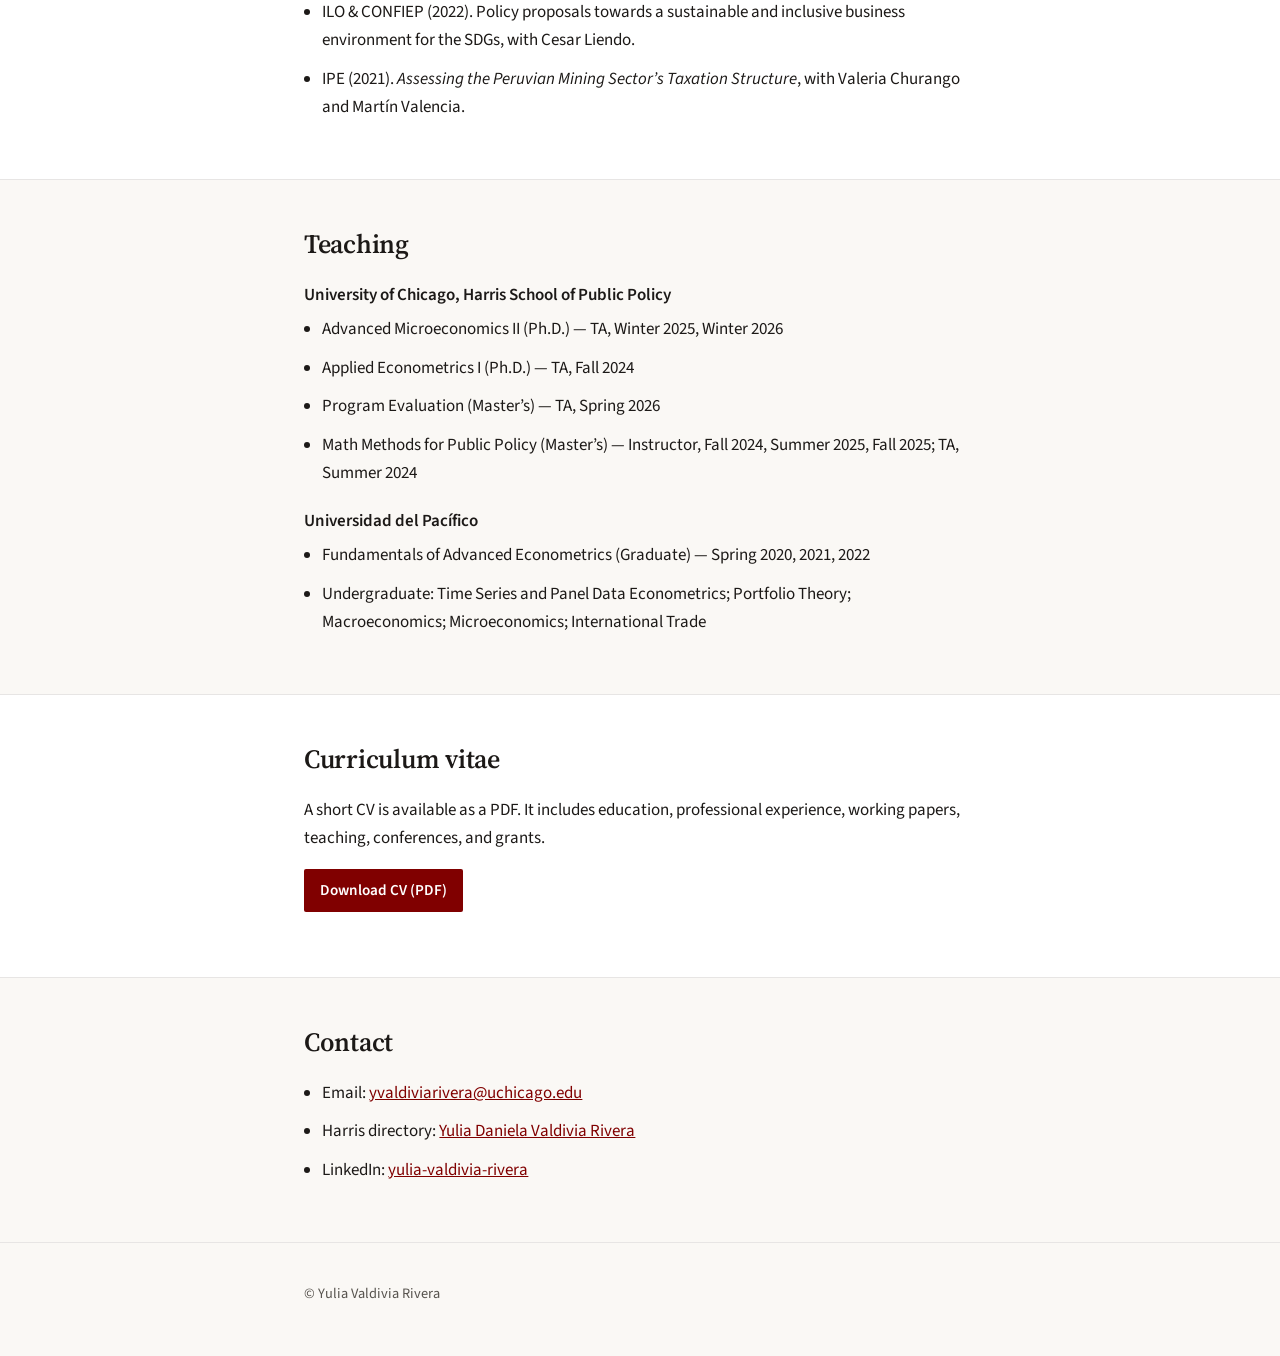
==== commit f4ccda50: "Refocus the site on current immigration research and rename the Pages repo. Co-authored-by: Cursor <" ====
--- a/index.html
+++ b/index.html
@@ -6,7 +6,7 @@
     <title>Yulia Valdivia Rivera</title>
     <meta
       name="description"
-      content="Yulia Valdivia Rivera is a Ph.D. student at the Harris School of Public Policy, University of Chicago. Research in labor economics, public economics, and inequality."
+      content="Yulia Valdivia Rivera is a Ph.D. student at the Harris School of Public Policy, University of Chicago. Research in labor economics and the economics of immigration."
     />
     <link rel="preconnect" href="https://fonts.googleapis.com" />
     <link rel="preconnect" href="https://fonts.gstatic.com" crossorigin />
@@ -36,9 +36,8 @@
           <p class="kicker">University of Chicago · Harris School of Public Policy</p>
           <h1>Yulia Valdivia Rivera</h1>
           <p class="lede">
-            Ph.D. student in Public Policy. I study labor markets, public policy,
-            and inequality—how migration, trade, and enforcement shape economic
-            opportunity.
+            Ph.D. student in Public Policy. I study labor economics and the
+            economics of immigration.
           </p>
           <p class="hero-links">
             <a class="button" href="cv.pdf">Download CV</a>
@@ -53,20 +52,16 @@
           <p>
             I am a Ph.D. student at the
             <a href="https://harris.uchicago.edu/">Harris School of Public Policy</a>
-            at the University of Chicago. My research sits at the intersection of
-            labor economics, public economics, and inequality. Current work
-            examines lawful migration pathways and labor markets in the United
-            States, and how trade agreements and labor-law enforcement affect
-            households in developing countries.
+            at the University of Chicago. My current research is in labor
+            economics, with a focus on immigration and local labor markets in
+            the United States. I study how lawful migration pathways and changes
+            in the origins of immigrant inflows affect workers and communities.
           </p>
           <p>
-            Before Harris, I was a research assistant in the World Bank’s Poverty
-            and Equity Global Practice, where I contributed to Peru’s Poverty
-            Assessment, the Country Climate and Development Report, and
-            distributional analysis of fiscal and climate policy. I previously
-            worked as an economist at the Peruvian Institute of Economics (IPE).
-            I hold a B.Sc. and M.Sc. in Economics from Universidad del Pacífico
-            (Lima, Peru).
+            Before Harris I was a research assistant in the World Bank’s Poverty
+            and Equity Global Practice and an economist at the Peruvian Institute
+            of Economics. I hold a B.Sc. and M.Sc. in Economics from Universidad
+            del Pacífico.
           </p>
         </div>
       </section>
@@ -74,7 +69,7 @@
       <section id="research" class="alt">
         <div class="wrap">
           <h2>Research</h2>
-          <h3>Published</h3>
+          <h3>Publications</h3>
 
           <article class="paper">
             <h4>
@@ -88,50 +83,32 @@
               <em>Latin American Economic Review</em> 37 (2026).
               <a href="https://doi.org/10.60758/laer.v37i.567">doi</a>
             </p>
-            <p>
-              We study the impact of stronger labor inspections in Peru from 2010 to
-              2019, using the creation of SUNAFIL and its gradual rollout as variation
-              in enforcement. Although decentralization significantly increased fines
-              on formal firms, we find little evidence of meaningful changes in
-              employment or informality.
+          </article>
+
+          <h3>Works in progress</h3>
+
+          <article class="paper">
+            <h4>
+              Expanding Lawful Pathways: The Economic Impact of New Migration
+              Policies in the U.S.
+            </h4>
+          </article>
+
+          <article class="paper">
+            <h4>New Origins, New Impacts? Immigration and Local Labor Markets</h4>
+            <p class="meta">
+              with Ran Abramitzky, Leah Boustan, and Laura Weiwu
             </p>
           </article>
 
-          <h3>Working papers</h3>
-
-          <article class="paper">
-            <h4>Expanding Lawful Pathways: The Economic Impact of New Migration Policies in the U.S.</h4>
-            <p class="meta">Doctoral research</p>
-            <p>
-              This study investigates how granting deportation protection and work
-              authorization to immigrants in the United States influences economic
-              opportunities for both migrants and native workers. Exploiting the
-              expansion of Temporary Protected Status (TPS), it examines labor-market
-              behavior among beneficiaries and whether the policy creates job
-              competition or complements native labor supply.
-            </p>
-          </article>
+          <h3>Pre-doctoral work</h3>
 
           <article class="paper">
             <h4>Child Mortality and the Unexpected Effect of Deep Trade Agreements</h4>
             <p class="meta">with Alberto Chong and Alejandro Riaño</p>
-            <p>
-              Using a staggered-adoption difference-in-differences design based on
-              countries’ first signature of a Free Trade Agreement from 1990 to 2019,
-              we find that while earlier unilateral trade liberalization is associated
-              with declining child mortality, broader FTAs are associated with a
-              slower decline. Countries that signed deep FTAs see an increase of 4
-              deaths per 1,000 live births relative to countries that had not yet
-              signed an FTA in the sample. Effects vary by timing, children’s age,
-              and FTA characteristics.
-            </p>
-            <p class="note">
-              Presented at City, University of London; University of Surrey; Brunel
-              University; and LACEA-LAMES 2022.
-            </p>
-          </article>
-
-          <h3>Selected other writing</h3>
+          </article>
+
+          <h3>Other writing</h3>
           <ul class="pub-list">
             <li>
               Joint Data Center, World Bank &amp; UNHCR (2024).
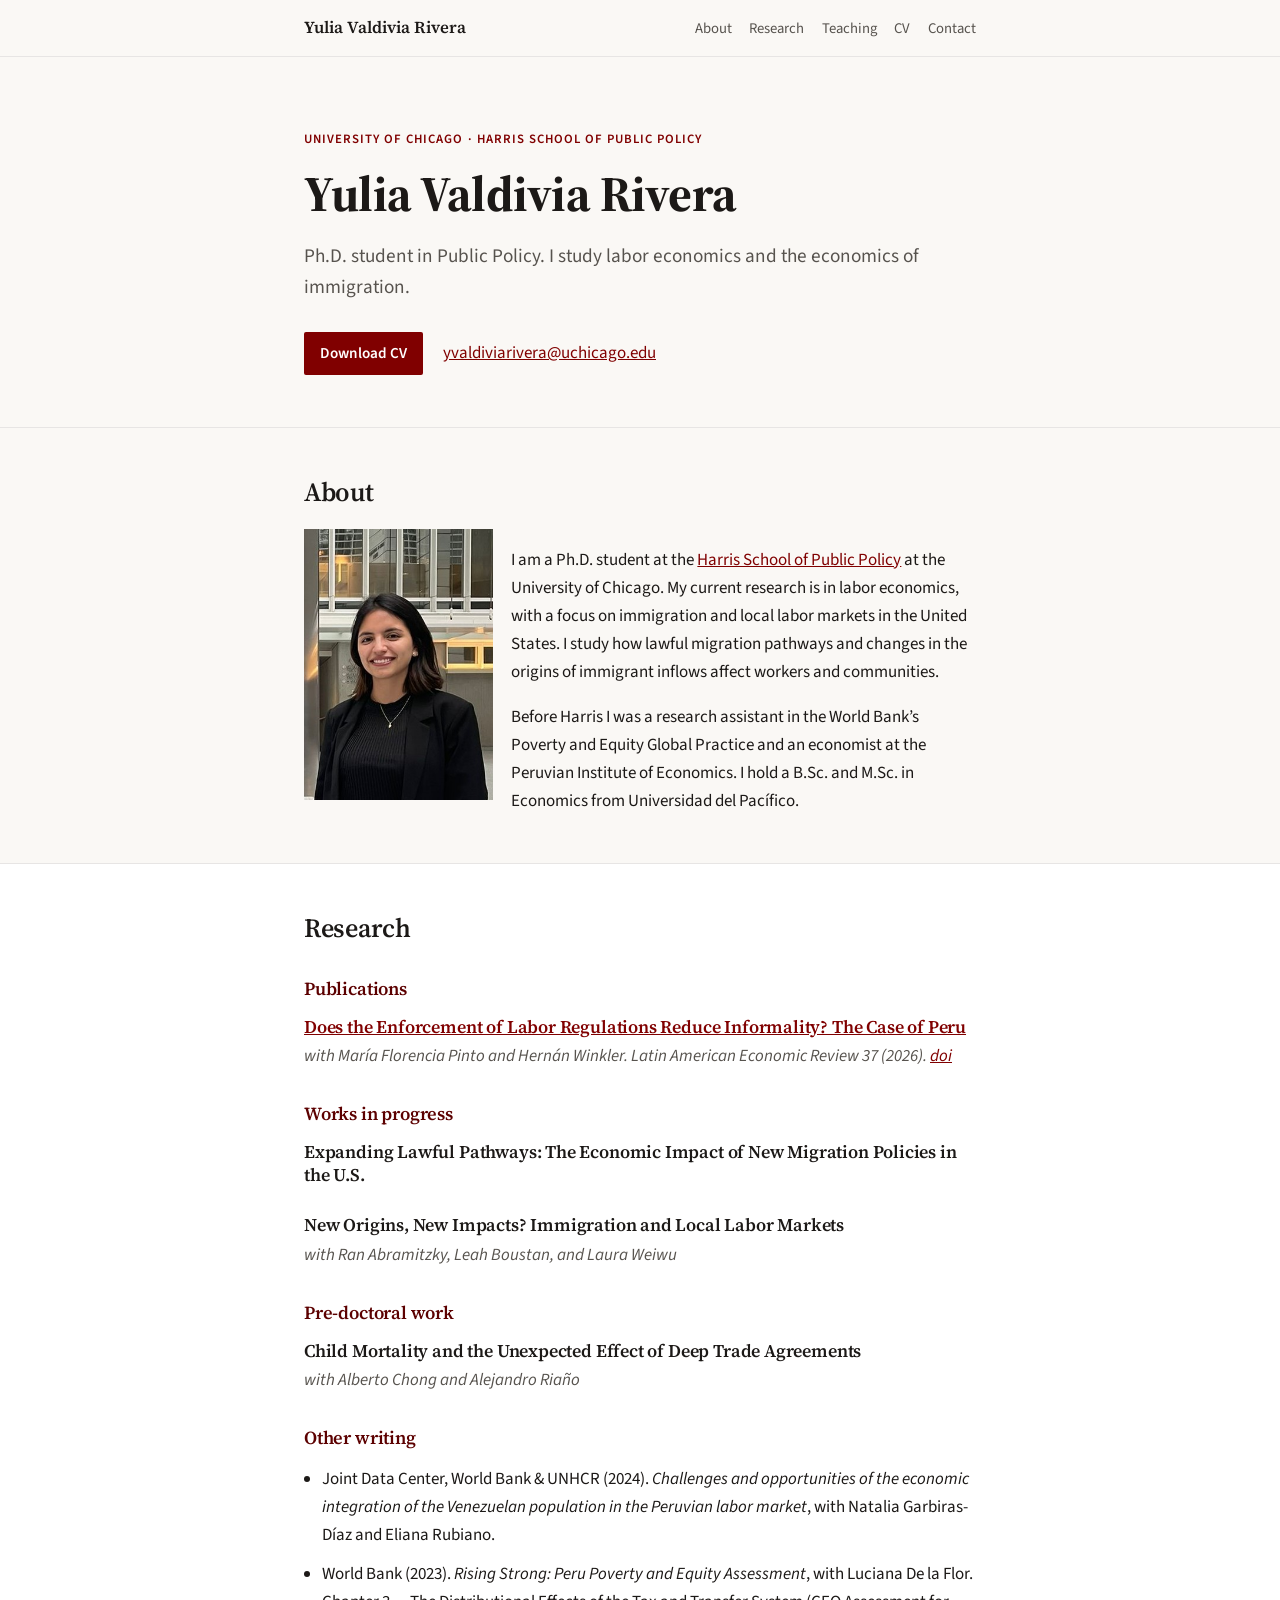
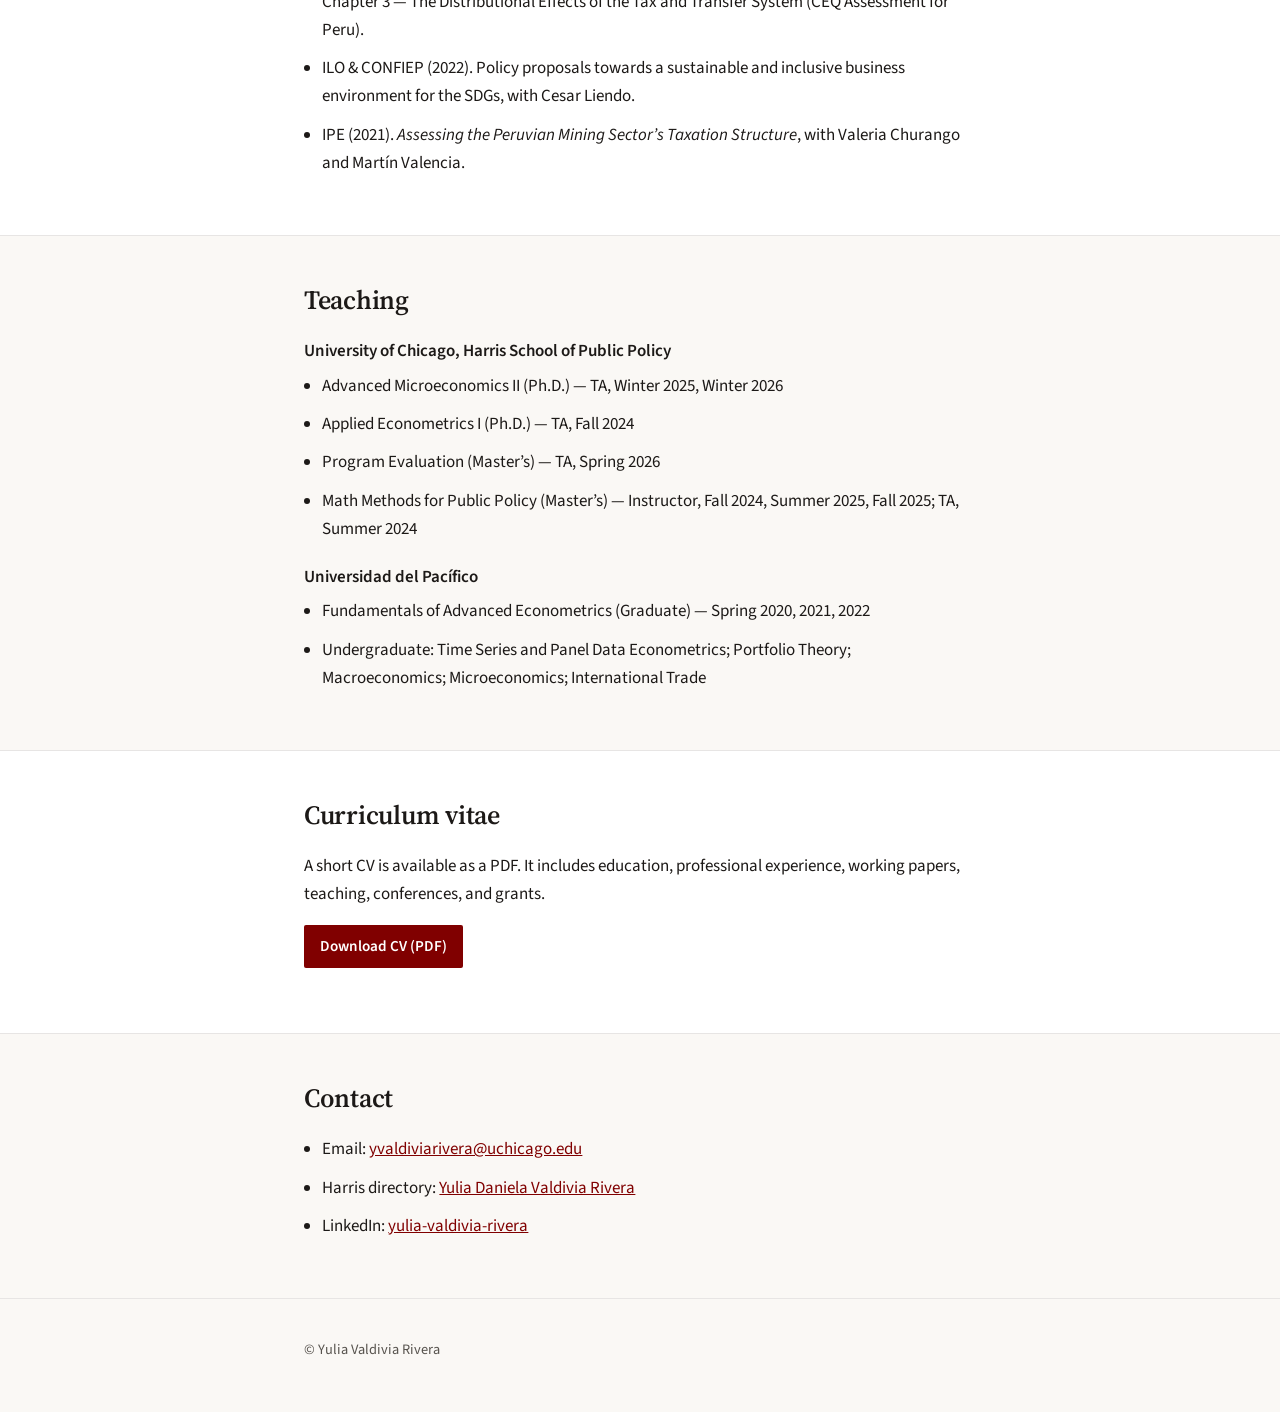
==== commit 5f403e20: "Place a small rectangular photo beside the About text. Co-authored-by: Cursor <cursoragent@cursor.co" ====
--- a/index.html
+++ b/index.html
@@ -49,20 +49,31 @@
       <section id="about">
         <div class="wrap">
           <h2>About</h2>
-          <p>
-            I am a Ph.D. student at the
-            <a href="https://harris.uchicago.edu/">Harris School of Public Policy</a>
-            at the University of Chicago. My current research is in labor
-            economics, with a focus on immigration and local labor markets in
-            the United States. I study how lawful migration pathways and changes
-            in the origins of immigrant inflows affect workers and communities.
-          </p>
-          <p>
-            Before Harris I was a research assistant in the World Bank’s Poverty
-            and Equity Global Practice and an economist at the Peruvian Institute
-            of Economics. I hold a B.Sc. and M.Sc. in Economics from Universidad
-            del Pacífico.
-          </p>
+          <div class="about-row">
+            <img
+              class="portrait"
+              src="photo.jpg"
+              alt="Yulia Valdivia Rivera"
+              width="189"
+              height="252"
+            />
+            <div class="about-copy">
+              <p>
+                I am a Ph.D. student at the
+                <a href="https://harris.uchicago.edu/">Harris School of Public Policy</a>
+                at the University of Chicago. My current research is in labor
+                economics, with a focus on immigration and local labor markets in
+                the United States. I study how lawful migration pathways and changes
+                in the origins of immigrant inflows affect workers and communities.
+              </p>
+              <p>
+                Before Harris I was a research assistant in the World Bank’s Poverty
+                and Equity Global Practice and an economist at the Peruvian Institute
+                of Economics. I hold a B.Sc. and M.Sc. in Economics from Universidad
+                del Pacífico.
+              </p>
+            </div>
+          </div>
         </div>
       </section>
 
--- a/styles.css
+++ b/styles.css
@@ -154,6 +154,23 @@
   font-size: 1.65rem;
 }
 
+.about-row {
+  display: flex;
+  align-items: flex-start;
+  gap: 1.15rem;
+}
+
+.portrait {
+  width: 5cm;
+  height: auto;
+  flex-shrink: 0;
+  display: block;
+}
+
+.about-copy p:last-child {
+  margin-bottom: 0;
+}
+
 h3 {
   margin: 2rem 0 1rem;
   font-size: 1.15rem;
@@ -214,4 +231,8 @@
   .hero {
     padding-top: 2.5rem;
   }
-}
+
+  .about-row {
+    flex-direction: column;
+  }
+}
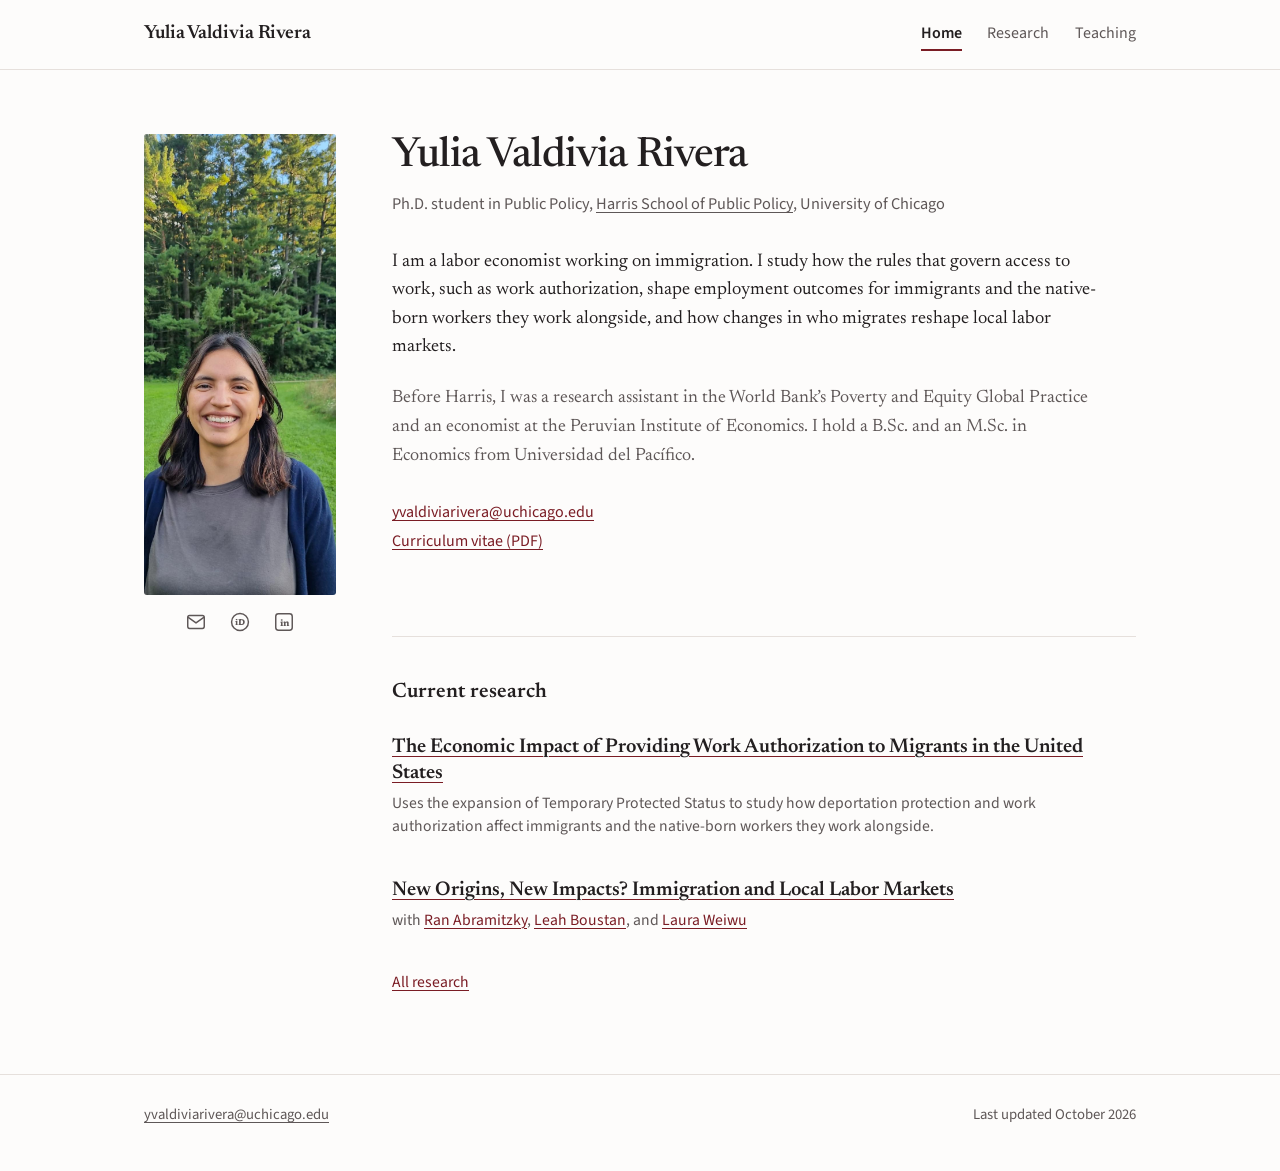
==== commit 45b99745: "Add files via upload" ====
--- a/index.html
+++ b/index.html
@@ -3,208 +3,145 @@
   <head>
     <meta charset="utf-8" />
     <meta name="viewport" content="width=device-width, initial-scale=1" />
-    <title>Yulia Valdivia Rivera</title>
+    <title>Yulia Valdivia Rivera | Labor and Immigration Economics</title>
     <meta
       name="description"
-      content="Yulia Valdivia Rivera is a Ph.D. student at the Harris School of Public Policy, University of Chicago. Research in labor economics and the economics of immigration."
+      content="Yulia Valdivia Rivera is a Ph.D. student at the Harris School of Public Policy, University of Chicago, studying labor economics and the economics of immigration."
+    />
+    <meta property="og:type" content="website" />
+    <meta property="og:title" content="Yulia Valdivia Rivera" />
+    <meta
+      property="og:description"
+      content="Ph.D. student at the Harris School of Public Policy, University of Chicago. Labor economics and the economics of immigration."
+    />
+    <meta property="og:image" content="https://yuliavaldiviarivera.github.io/photo.jpg" />
+    <meta name="color-scheme" content="light" />
+    <link
+      rel="icon"
+      href="data:image/svg+xml,%3Csvg xmlns='http://www.w3.org/2000/svg' viewBox='0 0 64 64'%3E%3Crect width='64' height='64' rx='10' fill='%237a1c24'/%3E%3Ctext x='32' y='43' font-family='Georgia,serif' font-size='30' text-anchor='middle' fill='white'%3EYV%3C/text%3E%3C/svg%3E"
     />
     <link rel="preconnect" href="https://fonts.googleapis.com" />
     <link rel="preconnect" href="https://fonts.gstatic.com" crossorigin />
     <link
-      href="https://fonts.googleapis.com/css2?family=Source+Sans+3:ital,wght@0,400;0,600;0,700;1,400&family=Source+Serif+4:ital,opsz,wght@0,8..60,500;0,8..60,600;0,8..60,700;1,8..60,500&display=swap"
+      href="https://fonts.googleapis.com/css2?family=Newsreader:ital,opsz,wght@0,6..72,400;0,6..72,500;0,6..72,600;1,6..72,400&family=Source+Sans+3:wght@400;600&display=swap"
       rel="stylesheet"
     />
     <link rel="stylesheet" href="styles.css" />
   </head>
   <body>
+    <a class="skip" href="#main">Skip to content</a>
+
     <header class="site-header">
       <div class="wrap header-inner">
-        <a class="wordmark" href="#top">Yulia Valdivia Rivera</a>
-        <nav aria-label="Primary">
-          <a href="#about">About</a>
-          <a href="#research">Research</a>
-          <a href="#teaching">Teaching</a>
-          <a href="#cv">CV</a>
-          <a href="#contact">Contact</a>
+        <a class="wordmark" href="index.html">Yulia Valdivia Rivera</a>
+        <nav class="site-nav" aria-label="Primary">
+          <a href="index.html" aria-current="page">Home</a>
+          <a href="research.html">Research</a>
+          <a href="teaching.html">Teaching</a>
         </nav>
       </div>
     </header>
 
-    <main id="top">
-      <section class="hero">
-        <div class="wrap hero-inner">
-          <p class="kicker">University of Chicago · Harris School of Public Policy</p>
+    <main id="main">
+      <div class="wrap home">
+        <aside class="sidebar">
+          <img
+            class="portrait"
+            src="photo.jpg"
+            alt="Portrait of Yulia Valdivia Rivera"
+            width="321"
+            height="461"
+          />
+          <ul class="icon-row">
+            <li>
+              <a href="mailto:yvaldiviarivera@uchicago.edu" aria-label="Email" title="Email">
+                <svg viewBox="0 0 24 24" width="22" height="22" fill="none" stroke="currentColor" stroke-width="1.6" stroke-linecap="round" stroke-linejoin="round" aria-hidden="true"><rect x="3" y="5" width="18" height="14" rx="2"/><path d="m3.5 7 8.5 6 8.5-6"/></svg>
+              </a>
+            </li>
+            <li>
+              <a href="https://orcid.org/0000-0002-6280-2143" aria-label="ORCID" title="ORCID">
+                <svg viewBox="0 0 24 24" width="22" height="22" aria-hidden="true"><circle cx="12" cy="12" r="9.2" fill="none" stroke="currentColor" stroke-width="1.6"/><text x="12" y="15.4" text-anchor="middle" font-family="Source Sans 3, sans-serif" font-size="9" font-weight="700" fill="currentColor">iD</text></svg>
+              </a>
+            </li>
+            <li>
+              <a href="https://www.linkedin.com/in/yulia-valdivia-rivera" aria-label="LinkedIn" title="LinkedIn">
+                <svg viewBox="0 0 24 24" width="22" height="22" aria-hidden="true"><rect x="3" y="3" width="18" height="18" rx="3" fill="none" stroke="currentColor" stroke-width="1.6"/><text x="12" y="16.3" text-anchor="middle" font-family="Source Sans 3, sans-serif" font-size="10" font-weight="700" fill="currentColor">in</text></svg>
+              </a>
+            </li>
+          </ul>
+        </aside>
+
+        <div class="content">
           <h1>Yulia Valdivia Rivera</h1>
-          <p class="lede">
-            Ph.D. student in Public Policy. I study labor economics and the
-            economics of immigration.
+          <p class="affiliation">
+            Ph.D. student in Public Policy,
+            <a href="https://harris.uchicago.edu/">Harris School of Public Policy</a>,
+            University of Chicago
           </p>
-          <p class="hero-links">
-            <a class="button" href="cv.pdf">Download CV</a>
-            <a href="mailto:yvaldiviarivera@uchicago.edu">yvaldiviarivera@uchicago.edu</a>
+
+          <p class="statement">
+            I am a labor economist working on immigration. I study how the
+            rules that govern access to work, such as work authorization,
+            shape employment outcomes for immigrants and the native-born
+            workers they work alongside, and how changes in who migrates
+            reshape local labor markets.
           </p>
-        </div>
-      </section>
 
-      <section id="about">
-        <div class="wrap">
-          <h2>About</h2>
-          <div class="about-row">
-            <img
-              class="portrait"
-              src="photo.jpg"
-              alt="Yulia Valdivia Rivera"
-              width="189"
-              height="252"
-            />
-            <div class="about-copy">
-              <p>
-                I am a Ph.D. student at the
-                <a href="https://harris.uchicago.edu/">Harris School of Public Policy</a>
-                at the University of Chicago. My current research is in labor
-                economics, with a focus on immigration and local labor markets in
-                the United States. I study how lawful migration pathways and changes
-                in the origins of immigrant inflows affect workers and communities.
-              </p>
-              <p>
-                Before Harris I was a research assistant in the World Bank’s Poverty
-                and Equity Global Practice and an economist at the Peruvian Institute
-                of Economics. I hold a B.Sc. and M.Sc. in Economics from Universidad
-                del Pacífico.
+          <p class="bio">
+            Before Harris, I was a research assistant in the World Bank’s Poverty
+            and Equity Global Practice and an economist at the Peruvian Institute
+            of Economics. I hold a B.Sc. and an M.Sc. in Economics from
+            Universidad del Pacífico.
+          </p>
+
+          <p class="contact-line">
+            <a href="mailto:yvaldiviarivera@uchicago.edu">yvaldiviarivera@uchicago.edu</a><br />
+            <a href="cv.pdf">Curriculum vitae (PDF)</a>
+          </p>
+
+          <section class="current" aria-labelledby="current-heading">
+            <h2 id="current-heading">Current research</h2>
+
+            <div class="paper">
+              <h3>
+                <a href="research.html#work-authorization"
+                  >The Economic Impact of Providing Work Authorization to
+                  Migrants in the United States</a
+                >
+              </h3>
+              <p class="paper-meta">
+                Uses the expansion of Temporary Protected Status to study how
+                deportation protection and work authorization affect immigrants
+                and the native-born workers they work alongside.
               </p>
             </div>
-          </div>
+
+            <div class="paper">
+              <h3>
+                <a href="research.html#new-origins"
+                  >New Origins, New Impacts? Immigration and Local Labor
+                  Markets</a
+                >
+              </h3>
+              <p class="paper-meta">
+                with <a href="https://ranabr.people.stanford.edu/">Ran Abramitzky</a>,
+                <a href="https://lboustan.scholar.princeton.edu/">Leah Boustan</a>, and
+                <a href="https://lauraweiwu.com/">Laura Weiwu</a>
+              </p>
+            </div>
+
+            <p class="paper-meta"><a href="research.html">All research</a></p>
+          </section>
         </div>
-      </section>
-
-      <section id="research" class="alt">
-        <div class="wrap">
-          <h2>Research</h2>
-          <h3>Publications</h3>
-
-          <article class="paper">
-            <h4>
-              <a href="https://www.latinaer.org/index.php/laer/article/view/567"
-                >Does the Enforcement of Labor Regulations Reduce Informality? The
-                Case of Peru</a
-              >
-            </h4>
-            <p class="meta">
-              with María Florencia Pinto and Hernán Winkler.
-              <em>Latin American Economic Review</em> 37 (2026).
-              <a href="https://doi.org/10.60758/laer.v37i.567">doi</a>
-            </p>
-          </article>
-
-          <h3>Works in progress</h3>
-
-          <article class="paper">
-            <h4>
-              Expanding Lawful Pathways: The Economic Impact of New Migration
-              Policies in the U.S.
-            </h4>
-          </article>
-
-          <article class="paper">
-            <h4>New Origins, New Impacts? Immigration and Local Labor Markets</h4>
-            <p class="meta">
-              with Ran Abramitzky, Leah Boustan, and Laura Weiwu
-            </p>
-          </article>
-
-          <h3>Pre-doctoral work</h3>
-
-          <article class="paper">
-            <h4>Child Mortality and the Unexpected Effect of Deep Trade Agreements</h4>
-            <p class="meta">with Alberto Chong and Alejandro Riaño</p>
-          </article>
-
-          <h3>Other writing</h3>
-          <ul class="pub-list">
-            <li>
-              Joint Data Center, World Bank &amp; UNHCR (2024).
-              <em>Challenges and opportunities of the economic integration of the Venezuelan population in the Peruvian labor market</em>,
-              with Natalia Garbiras-Díaz and Eliana Rubiano.
-            </li>
-            <li>
-              World Bank (2023).
-              <em>Rising Strong: Peru Poverty and Equity Assessment</em>,
-              with Luciana De la Flor. Chapter 3 — The Distributional Effects of the
-              Tax and Transfer System (CEQ Assessment for Peru).
-            </li>
-            <li>
-              ILO &amp; CONFIEP (2022). Policy proposals towards a sustainable and
-              inclusive business environment for the SDGs, with Cesar Liendo.
-            </li>
-            <li>
-              IPE (2021).
-              <em>Assessing the Peruvian Mining Sector’s Taxation Structure</em>,
-              with Valeria Churango and Martín Valencia.
-            </li>
-          </ul>
-        </div>
-      </section>
-
-      <section id="teaching">
-        <div class="wrap">
-          <h2>Teaching</h2>
-          <p class="section-intro">University of Chicago, Harris School of Public Policy</p>
-          <ul class="plain">
-            <li>Advanced Microeconomics II (Ph.D.) — TA, Winter 2025, Winter 2026</li>
-            <li>Applied Econometrics I (Ph.D.) — TA, Fall 2024</li>
-            <li>Program Evaluation (Master’s) — TA, Spring 2026</li>
-            <li>
-              Math Methods for Public Policy (Master’s) — Instructor, Fall 2024,
-              Summer 2025, Fall 2025; TA, Summer 2024
-            </li>
-          </ul>
-          <p class="section-intro">Universidad del Pacífico</p>
-          <ul class="plain">
-            <li>Fundamentals of Advanced Econometrics (Graduate) — Spring 2020, 2021, 2022</li>
-            <li>
-              Undergraduate: Time Series and Panel Data Econometrics; Portfolio
-              Theory; Macroeconomics; Microeconomics; International Trade
-            </li>
-          </ul>
-        </div>
-      </section>
-
-      <section id="cv" class="alt">
-        <div class="wrap">
-          <h2>Curriculum vitae</h2>
-          <p>
-            A short CV is available as a PDF. It includes education, professional
-            experience, working papers, teaching, conferences, and grants.
-          </p>
-          <p><a class="button" href="cv.pdf">Download CV (PDF)</a></p>
-        </div>
-      </section>
-
-      <section id="contact">
-        <div class="wrap">
-          <h2>Contact</h2>
-          <ul class="contact">
-            <li>
-              Email:
-              <a href="mailto:yvaldiviarivera@uchicago.edu">yvaldiviarivera@uchicago.edu</a>
-            </li>
-            <li>
-              Harris directory:
-              <a href="https://harris.uchicago.edu/directory/yulia-daniela-valdivia-rivera"
-                >Yulia Daniela Valdivia Rivera</a>
-            </li>
-            <li>
-              LinkedIn:
-              <a href="https://www.linkedin.com/in/yulia-valdivia-rivera">yulia-valdivia-rivera</a>
-            </li>
-          </ul>
-        </div>
-      </section>
+      </div>
     </main>
 
-    <footer>
-      <div class="wrap">
-        <p>© Yulia Valdivia Rivera</p>
+    <footer class="site-footer">
+      <div class="wrap footer-inner">
+        <p>
+          <a href="mailto:yvaldiviarivera@uchicago.edu">yvaldiviarivera@uchicago.edu</a>
+        </p>
+        <p>Last updated October 2026</p>
       </div>
     </footer>
   </body>
--- a/styles.css
+++ b/styles.css
@@ -1,238 +1,561 @@
+/* Yulia Valdivia Rivera: academic site
+   Type: Newsreader (reading), Source Sans 3 (interface)
+   Color: one maroon accent on a near-white page, with a dark-mode counterpart */
+
 :root {
-  --maroon: #800000;
-  --maroon-dark: #5c0000;
-  --ink: #1c1917;
-  --muted: #57534e;
-  --line: #e7e5e4;
-  --paper: #faf8f5;
-  --white: #ffffff;
-  --max: 42rem;
-}
-
-* {
+  --maroon: #7a1c24;
+  --maroon-deep: #571318;
+  --link: #7a1c24;
+  --ink: #231f20;
+  --muted: #5e5757;
+  --line: #e6e0dc;
+  --tint: #f5f1ee;
+  --bg: #fdfcfb;
+  --on-accent: #ffffff;
+  --button: #7a1c24;
+  --button-hover: #571318;
+
+  --serif: "Newsreader", Georgia, "Times New Roman", serif;
+  --sans: "Source Sans 3", system-ui, -apple-system, "Segoe UI", sans-serif;
+
+  --page: 62rem;
+  --label-col: 11rem;
+}
+
+*,
+*::before,
+*::after {
   box-sizing: border-box;
 }
 
 html {
-  scroll-behavior: smooth;
+  -webkit-text-size-adjust: 100%;
 }
 
 body {
   margin: 0;
-  color: var(--ink);
-  background: var(--paper);
-  font-family: "Source Sans 3", system-ui, sans-serif;
-  font-size: 1.0625rem;
-  line-height: 1.65;
+  background: var(--bg);
+  color: var(--ink);
+  font-family: var(--serif);
+  font-size: 1.125rem;
+  line-height: 1.6;
+  font-optical-sizing: auto;
 }
 
 h1,
 h2,
-h3,
-h4 {
-  font-family: "Source Serif 4", Georgia, serif;
-  font-weight: 600;
-  line-height: 1.25;
-  letter-spacing: -0.01em;
+h3 {
+  margin: 0;
+  font-weight: 500;
+  line-height: 1.2;
+}
+
+p {
+  margin: 0 0 1rem;
 }
 
 a {
-  color: var(--maroon);
+  color: var(--link);
+  text-decoration-thickness: 1px;
+  text-underline-offset: 0.18em;
 }
 
 a:hover {
-  color: var(--maroon-dark);
+  color: var(--maroon-deep);
+}
+
+:focus-visible {
+  outline: 2px solid var(--link);
+  outline-offset: 3px;
+  border-radius: 2px;
+}
+
+.skip {
+  position: absolute;
+  left: -999px;
+  top: 0.5rem;
+  z-index: 20;
+  padding: 0.5rem 0.9rem;
+  background: var(--button);
+  color: var(--on-accent);
+  font-family: var(--sans);
+  font-size: 0.95rem;
+}
+
+.skip:focus {
+  left: 0.75rem;
 }
 
 .wrap {
-  width: min(var(--max), calc(100% - 2.5rem));
+  width: min(var(--page), calc(100% - 3rem));
   margin-inline: auto;
 }
 
+/* ---------- Header ---------- */
+
 .site-header {
-  position: sticky;
-  top: 0;
-  z-index: 10;
-  background: rgba(250, 248, 245, 0.92);
   border-bottom: 1px solid var(--line);
-  backdrop-filter: blur(10px);
 }
 
 .header-inner {
   display: flex;
   align-items: baseline;
   justify-content: space-between;
-  gap: 1rem;
-  padding: 0.9rem 0;
+  gap: 0.75rem 2rem;
+  padding: 1.15rem 0;
 }
 
 .wordmark {
   color: var(--ink);
+  font-size: 1.2rem;
+  font-weight: 600;
+  letter-spacing: -0.005em;
   text-decoration: none;
-  font-family: "Source Serif 4", Georgia, serif;
-  font-weight: 600;
-  font-size: 1.05rem;
-}
-
-nav {
+}
+
+.wordmark:hover {
+  color: var(--ink);
+}
+
+.site-nav {
+  display: flex;
+  gap: 0.25rem 1.6rem;
+  font-family: var(--sans);
+  font-size: 1rem;
+}
+
+.site-nav a {
+  padding: 0.15rem 0;
+  border-bottom: 2px solid transparent;
+  color: var(--muted);
+  text-decoration: none;
+}
+
+.site-nav a:hover {
+  color: var(--ink);
+}
+
+.site-nav a[aria-current="page"] {
+  border-bottom-color: var(--maroon);
+  color: var(--ink);
+  font-weight: 600;
+}
+
+/* ---------- Home ---------- */
+
+.home {
+  display: grid;
+  grid-template-columns: 12rem minmax(0, 1fr);
+  gap: 3.5rem;
+  align-items: start;
+  padding: 4rem 0 5rem;
+}
+
+.portrait {
+  display: block;
+  width: 100%;
+  height: auto;
+  aspect-ratio: 5 / 12;
+  object-fit: cover;
+  object-position: center 20%;
+  border-radius: 3px;
+  background: var(--tint);
+}
+
+.icon-row {
+  display: flex;
+  justify-content: center;
+  gap: 1.4rem;
+  margin: 1rem 0 0;
+  padding: 0;
+  list-style: none;
+}
+
+.icon-row a {
+  display: block;
+  color: var(--muted);
+  line-height: 0;
+}
+
+.icon-row a:hover {
+  color: var(--maroon);
+}
+
+.content h1 {
+  font-size: clamp(2rem, 4.4vw, 2.6rem);
+  letter-spacing: -0.02em;
+  line-height: 1.1;
+}
+
+.affiliation {
+  margin: 0.7rem 0 1.9rem;
+  color: var(--muted);
+  font-family: var(--sans);
+  font-size: 1.02rem;
+}
+
+.affiliation a {
+  color: inherit;
+}
+
+.statement {
+  max-width: 44rem;
+  margin-bottom: 1.4rem;
+  font-size: 1.15rem;
+  line-height: 1.55;
+}
+
+.bio {
+  max-width: 44rem;
+  color: var(--muted);
+}
+
+.bio a {
+  color: inherit;
+}
+
+.contact-line {
+  margin: 1.75rem 0 0;
+  font-family: var(--sans);
+  font-size: 1rem;
+  line-height: 1.8;
+}
+
+.current {
+  margin-top: 5rem;
+  padding-top: 2.75rem;
+  border-top: 1px solid var(--line);
+}
+
+.current h2 {
+  margin-bottom: 1.75rem;
+  font-size: 1.3rem;
+  font-weight: 600;
+}
+
+.current .paper {
+  max-width: 44rem;
+  margin-bottom: 2.4rem;
+}
+
+.button {
+  display: inline-block;
+  padding: 0.5rem 1.05rem;
+  border-radius: 2px;
+  background: var(--button);
+  color: var(--on-accent);
+  font-family: var(--sans);
+  font-size: 0.98rem;
+  font-weight: 600;
+  text-decoration: none;
+}
+
+.group-intro {
+  margin: 0 0 1.4rem;
+  color: var(--muted);
+  font-family: var(--sans);
+  font-size: 0.98rem;
+}
+
+/* ---------- Page layout shared by Research, Teaching, CV ---------- */
+
+.page-title {
+  padding: 3.25rem 0 2.5rem;
+}
+
+.page-title h1 {
+  font-size: clamp(2.1rem, 4.6vw, 2.9rem);
+  letter-spacing: -0.02em;
+}
+
+.page-title p {
+  max-width: 36rem;
+  margin: 0.8rem 0 0;
+  color: var(--muted);
+}
+
+.group {
+  display: grid;
+  grid-template-columns: var(--label-col) minmax(0, 1fr);
+  gap: 0 2.5rem;
+  padding: 2.25rem 0;
+  border-top: 1px solid var(--line);
+}
+
+.group:last-of-type {
+  margin-bottom: 3rem;
+}
+
+.group > h2 {
+  font-family: var(--sans);
+  font-size: 1rem;
+  font-weight: 600;
+  line-height: 1.5;
+  color: var(--maroon);
+}
+
+.group-body {
+  max-width: 41rem;
+}
+
+.group-body > :last-child {
+  margin-bottom: 0;
+}
+
+/* ---------- Papers ---------- */
+
+.paper {
+  margin-bottom: 2.1rem;
+}
+
+.paper:last-child {
+  margin-bottom: 0;
+}
+
+.paper h3 {
+  font-size: 1.25rem;
+  font-weight: 600;
+  line-height: 1.3;
+}
+
+.paper h3 a {
+  color: var(--ink);
+  text-decoration-color: var(--maroon);
+  text-decoration-thickness: 1px;
+}
+
+.paper h3 a:hover {
+  color: var(--maroon);
+}
+
+.paper-meta {
+  margin: 0.35rem 0 0;
+  color: var(--muted);
+  font-family: var(--sans);
+  font-size: 0.98rem;
+  line-height: 1.5;
+}
+
+.paper-meta em {
+  font-family: var(--serif);
+  font-size: 1.04rem;
+}
+
+.paper-links {
   display: flex;
   flex-wrap: wrap;
-  gap: 0.85rem 1.1rem;
+  gap: 0.25rem 1.4rem;
+  margin: 0.6rem 0 0;
+  padding: 0;
+  list-style: none;
+  font-family: var(--sans);
+  font-size: 0.98rem;
+}
+
+.paper-details {
+  margin-top: 0.7rem;
+  font-family: var(--sans);
+  font-size: 0.98rem;
+}
+
+.paper-details > summary {
+  display: inline-block;
+  cursor: pointer;
+  color: var(--link);
+  list-style: none;
+  text-decoration: underline;
+  text-decoration-thickness: 1px;
+  text-underline-offset: 0.18em;
+}
+
+.paper-details > summary::-webkit-details-marker {
+  display: none;
+}
+
+.paper-details > summary::before {
+  content: "+";
+  display: inline-block;
+  width: 0.95em;
+  font-weight: 600;
+}
+
+.paper-details[open] > summary::before {
+  content: "\2212";
+}
+
+.abstract-text {
+  margin: 0.6rem 0 0;
+  padding-left: 1rem;
+  border-left: 2px solid var(--line);
+  color: var(--ink);
+  font-family: var(--serif);
+  font-size: 1.04rem;
+  line-height: 1.6;
+}
+
+.role-heading {
+  margin: 0 0 0.9rem;
+  color: var(--muted);
+  font-family: var(--sans);
+  font-size: 0.95rem;
+  font-weight: 600;
+  line-height: 1.4;
+}
+
+.group-body .entries + .role-heading {
+  margin-top: 1.9rem;
+}
+
+/* Plain list entries (reports, teaching) */
+
+.entries {
+  margin: 0;
+  padding: 0;
+  list-style: none;
+}
+
+.entries li {
+  margin-bottom: 1.3rem;
+  line-height: 1.5;
+}
+
+.entries li:last-child {
+  margin-bottom: 0;
+}
+
+.entries .detail {
+  display: block;
+  color: var(--muted);
+  font-family: var(--sans);
+  font-size: 0.98rem;
+}
+
+.entries .title {
+  font-weight: 600;
+}
+
+/* Entries with the term on the same line as the title */
+
+.entries + .entries {
+  margin-top: 1.3rem;
+}
+
+.entries--inline li {
+  margin-bottom: 0.85rem;
+}
+
+.entries--inline .detail {
+  display: inline;
+}
+
+.entries--inline .detail::before {
+  content: "\00b7";
+  margin: 0 0.55em;
+  color: var(--muted);
+}
+
+/* ---------- CV ---------- */
+
+.cv-actions {
+  margin: 0 0 1.5rem;
+}
+
+.cv-frame {
+  display: block;
+  width: 100%;
+  height: min(85vh, 60rem);
+  border: 1px solid var(--line);
+  border-radius: 3px;
+  background: var(--tint);
+}
+
+.cv-fallback {
+  margin: 1rem 0 3rem;
+  color: var(--muted);
+  font-family: var(--sans);
+  font-size: 0.95rem;
+}
+
+/* ---------- Footer ---------- */
+
+.site-footer {
+  border-top: 1px solid var(--line);
+  padding: 1.75rem 0 2.75rem;
+  color: var(--muted);
+  font-family: var(--sans);
   font-size: 0.92rem;
 }
 
-nav a {
-  color: var(--muted);
-  text-decoration: none;
-}
-
-nav a:hover {
-  color: var(--maroon);
-}
-
-.hero {
-  padding: 4.5rem 0 3.25rem;
-  border-bottom: 1px solid var(--line);
-}
-
-.kicker {
-  margin: 0 0 0.75rem;
-  color: var(--maroon);
-  font-size: 0.8rem;
-  font-weight: 600;
-  letter-spacing: 0.08em;
-  text-transform: uppercase;
-}
-
-h1 {
-  margin: 0 0 1rem;
-  font-size: clamp(2.1rem, 5vw, 3.1rem);
-  font-weight: 700;
-}
-
-.lede {
-  margin: 0 0 1.75rem;
-  color: var(--muted);
-  font-size: 1.2rem;
-}
-
-.hero-links {
+.footer-inner {
   display: flex;
   flex-wrap: wrap;
-  align-items: center;
-  gap: 1rem 1.25rem;
+  justify-content: space-between;
+  gap: 0.5rem 2rem;
+}
+
+.site-footer p {
   margin: 0;
 }
 
-.button {
-  display: inline-block;
-  padding: 0.55rem 1rem;
-  border-radius: 2px;
-  background: var(--maroon);
-  color: var(--white);
-  text-decoration: none;
-  font-weight: 600;
-  font-size: 0.95rem;
-}
-
-.button:hover {
-  background: var(--maroon-dark);
-  color: var(--white);
-}
-
-section {
-  padding: 3rem 0;
-}
-
-section.alt {
-  background: var(--white);
-  border-block: 1px solid var(--line);
-}
-
-h2 {
-  margin: 0 0 1.25rem;
-  font-size: 1.65rem;
-}
-
-.about-row {
-  display: flex;
-  align-items: flex-start;
-  gap: 1.15rem;
-}
-
-.portrait {
-  width: 5cm;
-  height: auto;
-  flex-shrink: 0;
-  display: block;
-}
-
-.about-copy p:last-child {
-  margin-bottom: 0;
-}
-
-h3 {
-  margin: 2rem 0 1rem;
-  font-size: 1.15rem;
-  color: var(--maroon-dark);
-}
-
-.paper {
-  margin-bottom: 1.75rem;
-}
-
-.paper h4 {
-  margin: 0 0 0.25rem;
-  font-size: 1.12rem;
-}
-
-.meta {
-  margin: 0 0 0.5rem;
-  color: var(--muted);
-  font-style: italic;
-}
-
-.note {
-  color: var(--muted);
-  font-size: 0.95rem;
-}
-
-.pub-list,
-.plain,
-.contact {
-  margin: 0;
-  padding-left: 1.15rem;
-}
-
-.pub-list li,
-.plain li,
-.contact li {
-  margin-bottom: 0.65rem;
-}
-
-.section-intro {
-  margin: 1.25rem 0 0.4rem;
-  font-weight: 600;
-}
-
-footer {
-  padding: 1.5rem 0 2.25rem;
-  border-top: 1px solid var(--line);
-  color: var(--muted);
-  font-size: 0.9rem;
-}
-
-@media (max-width: 640px) {
+.site-footer a {
+  color: inherit;
+}
+
+/* ---------- Small screens ---------- */
+
+@media (max-width: 52rem) {
+  .home {
+    grid-template-columns: 1fr;
+    gap: 2rem;
+    padding: 2.25rem 0 3rem;
+  }
+
+  .sidebar {
+    width: 9rem;
+  }
+
+  .sidebar .portrait {
+    aspect-ratio: 3 / 4;
+  }
+
+  .current {
+    margin-top: 3.5rem;
+  }
+
+  .group {
+    grid-template-columns: 1fr;
+    gap: 0.9rem;
+    padding: 1.75rem 0;
+  }
+
+  .statement {
+    font-size: 1.1rem;
+  }
+}
+
+@media (max-width: 34rem) {
+  body {
+    font-size: 1.0625rem;
+  }
+
+  .wrap {
+    width: calc(100% - 2.25rem);
+  }
+
   .header-inner {
     flex-direction: column;
-    gap: 0.5rem;
-  }
-
-  .hero {
-    padding-top: 2.5rem;
-  }
-
-  .about-row {
-    flex-direction: column;
-  }
-}
+    gap: 0.4rem;
+  }
+
+  .site-nav {
+    gap: 0.25rem 1.25rem;
+  }
+}
+
+@media print {
+  .site-header,
+  .site-footer,
+  .skip {
+    display: none;
+  }
+}
